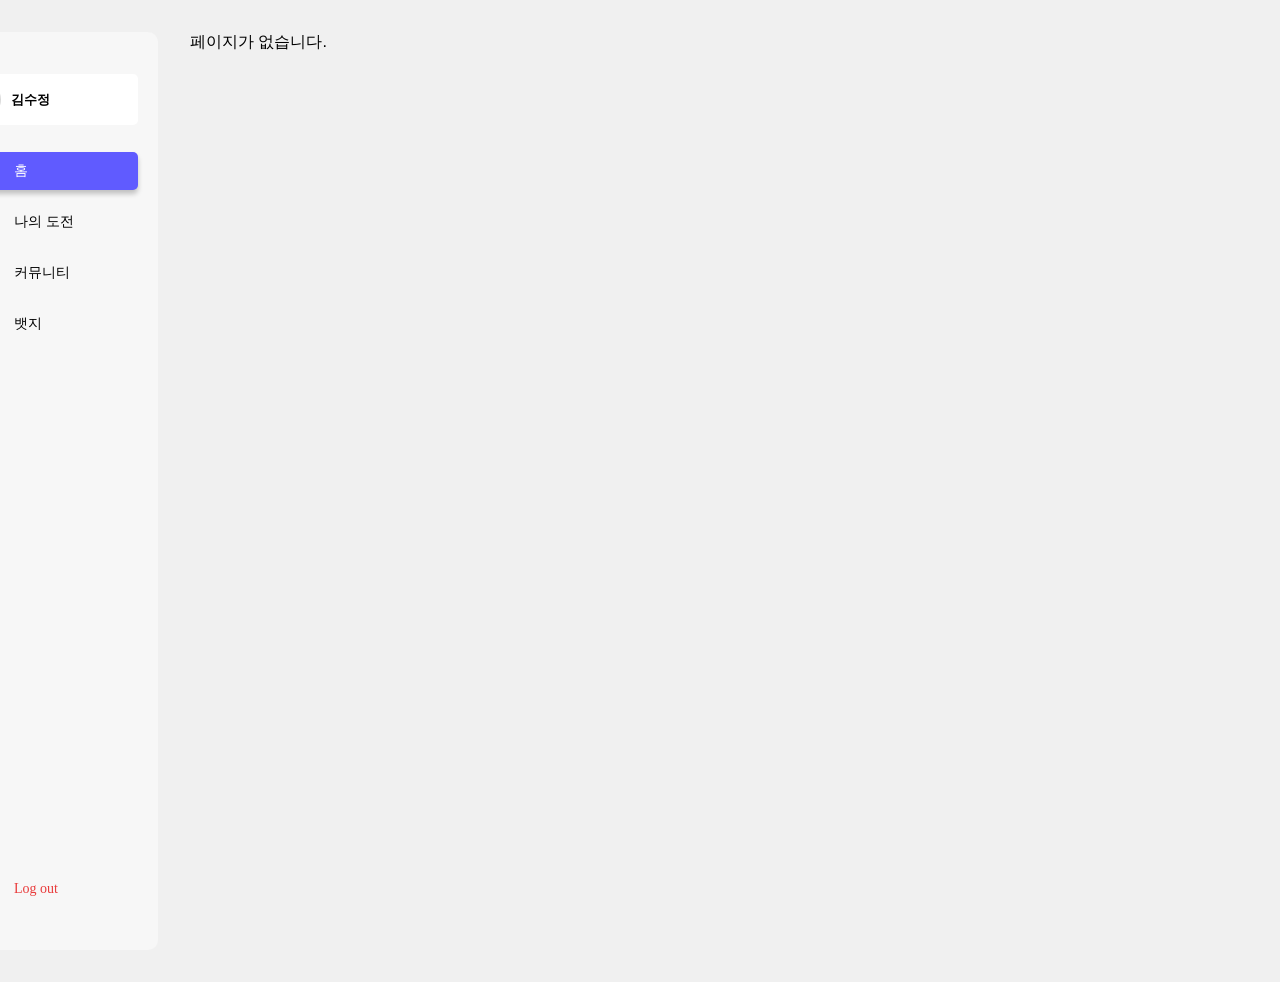
==== index/index.html @ d2d58c59 "feat : community 페이지 연결 완료" ====
<!DOCTYPE html>
<html lang="ko">
<head>
  <meta charset="UTF-8" />
  <meta name="viewport" content="width=1512, initial-scale=1.0" />
  <title>도전</title>
  <link rel="stylesheet" href="index.css" />
  <link rel="stylesheet" href="my-challenge/myChallenge.css" />
  <link rel="stylesheet" href="my-challenge/challengeAdd.css" />
  <link rel="stylesheet" href="my-challenge/challengeDetail.css" />
  <link rel="stylesheet" href="my-challenge/certAdd.css" />
  <link rel="stylesheet" href="my-challenge/certDetail.css" />
  <link rel="stylesheet" href="community/community.css" />
  <link rel="stylesheet" href="community/postAdd.css" />
  <link rel="stylesheet" href="community/communityDetail.css" />
</head>
<body>
  <div class="spa-bg">
    <div class="app-root">
      <!-- 사이드바 -->
      <div class="sideBar">
        <!-- 상단: 프로필 + 메뉴 -->
        <div class="sideBar_topSection">
          <div class="sideBar_profileBox">
            <div class="sideBar_profileImg"></div>
            <div class="sideBar_profileName">김수정</div>
          </div>
          <div class="sideBar_menu">
            <button class="sideBar_Box active" data-page="home">
              <img src="../assets/Home.svg" class="sideBar_icon" />
              <span class="sideBar_text">홈</span>
            </button>
            <button class="sideBar_Box" data-page="myChallenge">
              <img src="../assets/Challenge.svg" class="sideBar_icon" />
              <span class="sideBar_text">나의 도전</span>
            </button>
            <button class="sideBar_Box" data-page="community">
              <img src="../assets/Community.svg" class="sideBar_icon" />
              <span class="sideBar_text">커뮤니티</span>
            </button>
            <button class="sideBar_Box" data-page="badge">
              <img src="../assets/Badge.svg" class="sideBar_icon" />
              <span class="sideBar_text">뱃지</span>
            </button>
          </div>
        </div>
        <!-- 하단: 로그아웃 버튼 -->
        <button class="sideBar_logoutBox">
          <img src="../assets/Logout.svg" class="sideBar_icon" />
          <span class="sideBar_logoutText">Log out</span>
        </button>
      </div>
      <!-- SPA 메인 영역 -->
      <div id="mainArea" class="challenge-content-wrap">
        <!-- 동적으로 콘텐츠 로딩 -->
      </div>
    </div>
  </div>
  <script src="index.js"></script>
</body>
</html>
---- index/index.css ----
body {
    margin: 0;
    background: #F0F0F0;
}

.spa-bg {
    width: 100vw;
    height: 982px;
    background: #ffffff;
    display: flex;
    justify-content: center;
}

.app-root {
    width: 1512px;
    height: 982px;
    min-width: 1512px;
    background: #F0F0F0;
    display: flex;
    flex-direction: row;
    align-items: flex-start;
}

/* === Sidebar 전체 === */
.sideBar {
    width: 225px;
    height: 918px;
    margin: 32px 0 0 49px;
    background: #F7F7F7;
    border-radius: 10px;
    display: flex;
    flex-direction: column;
    justify-content: space-between;
    align-items: center;
    padding: 42px 0 32px;
    box-sizing: border-box;
}

/* 상단 그룹: 프로필 + 메뉴 */
.sideBar_topSection {
    display: flex;
    flex-direction: column;
    align-items: center;
    width: 100%;
}

/* 프로필 박스 */
.sideBar_profileBox {
    width: 185px;
    height: 51px;
    background: #fff;
    border-radius: 5px;
    display: flex;
    align-items: center;
    margin-bottom: 27px;
}

.sideBar_profileImg {
    width: 37px;
    height: 37px;
    background-color: #D9D9D9;
    border-radius: 50%;
    margin-left: 11px;
    margin-right: 10px;
}

.sideBar_profileName {
    color: #000;
    font-family: "Segoe UI";
    font-size: 13px;
    font-style: normal;
    font-weight: 600;
    line-height: normal;
}

/* 메뉴 버튼 묶음 */
.sideBar_menu {
    display: flex;
    flex-direction: column;
    align-items: flex-start;
    width: 100%;
}

/* 메뉴 버튼 */
.sideBar_Box {
    width: 185px;
    height: 38px;
    margin-left: 20px;
    margin-bottom: 13px;
    display: flex;
    align-items: center;
    border: none;
    background: transparent;
    border-radius: 5px;
    cursor: pointer;
}

.sideBar_Box.active {
    background: #605BFF;
    box-shadow: 0px 4px 5px rgba(0, 0, 0, 0.22);
}


.sideBar_icon {
    width: 17px;
    height: 17px;
    margin-left: 18px;
    margin-right: 20px;
}

.sideBar_Box.active .sideBar_icon {
    filter: brightness(0) invert(1);
}

.sideBar_text {
    color: #000000;
    font-family: Lato;
    font-size: 14px;
    font-style: normal;
    font-weight: 500;
    line-height: normal;
}

.sideBar_Box.active .sideBar_text {
    color: #fff;
}

/* 로그아웃 버튼 */
.sideBar_logoutBox {
    width: 185px;
    height: 38px;
    display: flex;
    border: none;
    background: transparent;
    cursor: pointer;
}

.sideBar_logoutText {
    color: #E93C3C;
    font-family: Lato;
    font-size: 14px;
    font-style: normal;
    font-weight: 500;
    line-height: normal;
}

.challenge-content-wrap {
    display: flex;
    flex: 1;
    height: 918px;
}
---- index/my-challenge/myChallenge.css ----
body {
  margin: 0;
  background: #F0F0F0;
  font-family: 'Noto Sans KR', sans-serif;
}

.challenge-layout {
  width: 1512px;
  height: 982px;
  margin: 0 auto;
  background: #F0F0F0;
  display: flex;
  align-items: stretch;
}

.challenge-sidebar {
  width: 225px;
  min-width: 225px;
  height: 918px;
  background: #F7F7F7;
  border-radius: 10px;
  margin: 32px 0 0 49px;
  display: flex;
  flex-direction: column;
  align-items: center;
  position: relative;
}

.challenge-main {
  width: 768px;
  height: 918px;
  flex: 1;
  background: #fff;
  border-radius: 18px;
  box-shadow: 0 1px 8px #ededed;
  margin: 32px 42px;
  display: flex;
  flex-direction: column;
}

.challenge-header {
  margin: 22px 28px;
}

.challenge-header h2 {
  color: #000;
  font-family: "Segoe UI";
  font-size: 15px;
  font-weight: 600;
  margin: 0 0 16px 0;
}

.challenge-tabs {
  display: flex;
  gap: 8px;
}

.tab {
  background: rgba(0, 0, 0, 0.05);
  border: none;
  border-radius: 6px;
  padding: 8px 12px;
  color: #000;
  font-family: 'Noto Sans KR', sans-serif;
  font-size: 14px;
  font-weight: 400;
  line-height: 20px;
  cursor: pointer;
  transition: background .1s;
}

.tab.active {
  background: #605BFF;
  color: #fff;
}

.challenge-list-header {
  display: flex;
  width: 100%;
  color: #666;
  font-family: "Segoe UI";
  font-size: 13px;
  font-weight: 600;
  line-height: normal;
  margin: 22px 32px 20px 32px;
  align-items: center;
}

.challenge-list-header>div:first-child {
  width: 210px;
  text-align: left;
  padding: 0;
  margin: 0;
  font-size: 13px;
  font-family: "Segoe UI";
  font-weight: 600;
}

.challenge-list-header>div:nth-child(2) {
  width: 128px;
  text-align: left;
  padding: 0;
  margin-left: 30px;
  font-size: 13px;
  font-family: "Segoe UI";
  font-weight: 600;
}

.challenge-list-header>div:last-child {
  width: 290px;
  text-align: left;
  padding: 0;
  margin-left: 46px;
  font-size: 13px;
  font-family: "Segoe UI";
  font-weight: 600;
}

.challenge-list {
  flex: 1;
  min-height: 0;
  max-height: 650px;
  overflow-y: auto;
  overflow-x: hidden;
  display: flex;
  flex-direction: column;
  gap: 16px;
  padding: 0 32px;
}

.challenge-list::-webkit-scrollbar {
  width: 6px;
  border-radius: 6px;
  background: #f3f3f3;
}

.challenge-list::-webkit-scrollbar-thumb {
  background: #ccc;
  border-radius: 6px;
}


.challenge-row {
  display: flex;
  align-items: center;
  border-radius: 8px;
}

.challenge-info {
  width: 210px;
  min-width: 210px;
  max-width: 210px;
  display: flex;
  align-items: center;
}

.challenge-icon {
  width: 35px;
  height: 35px;
  background: #dadada;
  border-radius: 50%;
  margin-right: 12px;
}

.challenge-info-texts {
  display: flex;
  flex-direction: column;
  gap: 4px;
}

.challenge-date {
  color: #757575;
  font-family: "Segoe UI";
  font-size: 11px;
  font-weight: 600;
}

.challenge-title {
  color: #000;
  font-family: "Segoe UI";
  font-size: 13px;
  font-weight: 600;
}

.challenge-progress {
  width: 128px;
  min-width: 128px;
  max-width: 128px;
  display: flex;
  flex-direction: column;
  align-items: flex-start;
  gap: 6px;
  padding: 0;
  margin-left: 30px;
}

.progress-percent {
  font-family: "Segoe UI";
  font-size: 13px;
  font-weight: 600;
  text-align: left;
  margin: 0;
  padding: 0;
}

.progress-bar-bg {
  width: 100%;
  min-width: 0;
  height: 4px;
  background: #D9D9D9;
  border-radius: 5px;
  overflow: hidden;
  margin: 0;
}

.progress-bar {
  height: 100%;
  background: #605BFF;
  border-radius: 5px;
}

.challenge-goal {
  width: 290px;
  min-width: 290px;
  max-width: 290px;
  height: 30px;
  border-radius: 5px;
  background: rgba(255, 222, 91, 0.18);
  padding-left: 10px;
  color: #000;
  font-family: "Segoe UI";
  font-size: 13px;
  font-weight: 600;
  display: flex;
  align-items: center;
  margin: 0;
  margin-left: 46px;
}

.challenge-add-btn {
  align-self: flex-end;
  width: 172.632px;
  height: 58px;
  background: #605BFF;
  border: none;
  border-radius: 8px;
  color: #FFF;
  font-family: "Segoe UI";
  font-size: 20px;
  font-weight: 600;
  cursor: pointer;
  margin: 20px;
  transition: background .1s;
  display: flex;
  align-items: center;
  justify-content: center;
}

.challenge-side-cards-wrapper {
  background: #F7F7F7;
  border-radius: 10px;
  width: 322px;
  height: 918px;
  margin-top: 32px;
  margin-right: 58px;
  display: flex;
  justify-content: center;
  align-items: flex-start;
}

.challenge-side-cards {
  width: 233px;
  max-height: 900px;
  overflow-y: auto;
  overflow-x: hidden;
  display: flex;
  flex-direction: column;
  align-items: center;
  padding-top: 25px;
  padding-bottom: 0;
}

.challenge-side-cards::-webkit-scrollbar {
  width: 6px;
  border-radius: 6px;
  background: #f3f3f3;
}

.challenge-side-cards::-webkit-scrollbar-thumb {
  background: #ccc;
  border-radius: 6px;
}

.cert-card {
  width: 233px;
  height: 273px;
  background: #fff;
  border-radius: 20px;
  box-shadow: 0 1px 8px #ededed;
  padding: 0;
  display: flex;
  flex-direction: column;
  align-items: flex-start;
  box-sizing: border-box;
  margin-bottom: 24px;
  flex-shrink: 0;
}

.cert-img {
  width: 190px;
  height: 128px;
  background: #d9d9d9;
  border-radius: 12px;
  margin-top: 28px;
  margin-left: 22px;
  margin-bottom: 20px;
  align-self: flex-start;
}

.cert-category {
  color: #757575;
  font-family: "Segoe UI";
  font-size: 11px;
  font-style: normal;
  font-weight: 600;
  line-height: normal;
  margin-left: 22px;
  margin-bottom: 4px;
  text-align: left;
}

.cert-title {
  color: #000;
  font-family: "Segoe UI";
  font-size: 13px;
  font-style: normal;
  font-weight: 600;
  line-height: normal;
  margin-left: 22px;
  margin-bottom: 0;
  text-align: left;
}

.cert-link {
  margin-top: 12px;
  margin-bottom: 6px;
  margin-left: 22px;
  color: #605BFF;
  font-family: "Segoe UI";
  font-size: 15px;
  font-style: normal;
  font-weight: 600;
  line-height: normal;
  text-decoration: none;
  align-self: flex-start;
  display: flex;
  align-items: center;
}

.cert-link:hover {
  text-decoration: underline;
}
---- index/my-challenge/challengeAdd.css ----
body {
  margin: 0;
}

.close-btn {
  position: absolute;
  top: 24px;
  right: 38px;
  font-size: 24px;
  border: none;
  background: none;
  cursor: pointer;
  color: #555;
  z-index: 10;
  display: flex;
  align-items: center;
  justify-content: center;
  padding: 0;
}
.close-btn img {
  width: 28px;
  height: 28px;
  transition: filter 0.13s;
}

.challenge-layout {
  width: 1512px;
  height: 982px;
  margin: 0 auto;
  display: flex;
  align-items: flex-start;
  background: #F0F0F0;
}

.challenge-sidebar {
  width: 225px;
  min-width: 225px;
  height: 918px;
  background: #F7F7F7;
  border-radius: 10px;
  margin-top: 40px;
  margin-left: 49px;
  margin-right: 45px;
  display: flex;
  flex-direction: column;
  align-items: center;
  position: relative;
}

.challenge-add-layout {
  margin: 32px 42px;
  background: #fff;
  border-radius: 10px;
  width: 1139px;
  height: 918px;
  display: flex;
  flex-direction: row;
  overflow: hidden;
  position: relative;
}

.challenge-add-form {
  width: 57%;
  padding: 48px 36px 0 48px;
  border-right: 2px solid #f2f2f2;
  display: flex;
  flex-direction: column;
  gap: 12px;
}

.challenge-add-title {
  color: #000;
  font-family: Roboto;
  font-size: 14px;
  font-style: normal;
  font-weight: 500;
  line-height: 20px;
  margin-bottom: 4px;
}

.challenge-name-input {
  padding: 12px 8px;
  border: 1px solid rgba(0, 0, 0, 0.10);
  border-radius: 6px;
  overflow: hidden;
  color: rgba(0, 0, 0, 0.50);
  text-overflow: ellipsis;
  white-space: nowrap;
  font-family: Roboto;
  font-size: 14px;
  font-style: normal;
  font-weight: 400;
  line-height: 20px;
  width: 340px;
  margin-bottom: 16px;
}

.category-label {
  margin: 6px 0 2px 0;
  color: #000;
  font-family: Roboto;
  font-size: 14px;
  font-style: normal;
  font-weight: 500;
  line-height: 20px;
}

.category-btn-group {
  display: flex;
  gap: 8px;
  margin-bottom: 18px;
}

.category-btn {
  padding: 8px 16px;
  background: rgba(0, 0, 0, 0.05);
  border: none;
  border-radius: 8px;
  color: #000;
  font-family: Roboto;
  font-size: 14px;
  font-style: normal;
  font-weight: 400;
  line-height: 20px;
  cursor: pointer;
  transition: background 0.1s;
}

.category-btn.selected,
.category-btn:hover {
  background: #605BFF;
  color: #fff;
}

.img-label {
  margin-top: 8px;
  color: #000;
  font-family: Roboto;
  font-size: 14px;
  font-style: normal;
  font-weight: 500;
  line-height: 20px;
}

.img-upload-box {
  width: 450px;
  height: 391px;
  background: #F4F5FA;
  border-radius: 16px;
  display: flex;
  align-items: center;
  justify-content: center;
  margin-bottom: 24px;
  margin-top: 8px;
  cursor: pointer;
  border: 1px dashed #ddd;
}

.img-upload-icon {
  width: 70px;
  height: 70px;
  background-size: contain;
  background-repeat: no-repeat;
}

.period-label {
  color: #000;
  font-family: Roboto;
  font-size: 14px;
  font-style: normal;
  font-weight: 500;
  line-height: 20px;
}

.period-inputs {
  display: flex;
  align-items: center;
  gap: 10px;
  margin-bottom: 22px;
}

.period-input {
  width: 130px;
  padding: 10px 10px;
  border: 1px solid #ddd;
  border-radius: 8px;
  font-size: 15px;
}

.period-dash {
  font-size: 22px;
  color: #bbb;
  margin: 0 8px;
}

.public-row {
  margin-top: 12px;
  display: flex;
  align-items: center;
  gap: 12px;
  color: #000;
  font-family: Roboto;
  font-size: 14px;
  font-style: normal;
  font-weight: 500;
  line-height: 20px;
}

.switch {
  position: relative;
  display: inline-block;
  width: 36px;
  height: 20px;
  vertical-align: middle;
}

.switch input {
  display: none;
}

.slider {
  position: absolute;
  cursor: pointer;
  top: 0;
  left: 0;
  right: 0;
  bottom: 0;
  background-color: #d9d9d9;
  transition: 0.4s;
  border-radius: 34px;
}

.slider:before {
  position: absolute;
  content: "";
  height: 14px;
  width: 14px;
  left: 3px;
  top: 3px;
  background-color: white;
  border-radius: 50%;
  transition: 0.4s;
  box-shadow: 0 1px 3px #aaa2;
}

.switch input:checked+.slider {
  background-color: #605BFF;
}

.switch input:checked+.slider:before {
  transform: translateX(16px);
}

.challenge-add-right {
  flex: 1;
  padding: 0px 48px 0 48px;
  display: flex;
  flex-direction: column;
  align-items: center;
  position: relative;
  background: #fff;
}

.close-btn {
  position: absolute;
  top: 24px;
  right: 38px;
  font-size: 24px;
  border: none;
  background: none;
  cursor: pointer;
  color: #555;
  z-index: 10;
}

.side-label {
  color: #000;
  font-family: Roboto;
  font-size: 14px;
  font-style: normal;
  font-weight: 500;
  line-height: 20px;
  margin-bottom: 10px;
  margin-top: 40px;
  align-self: flex-start;
}

.goal-label {
  color: #000;
  font-family: Roboto;
  font-size: 14px;
  font-style: normal;
  font-weight: 500;
  line-height: 20px;
  margin-bottom: 6px;
  margin-top: 50px;
  align-self: flex-start;
}

.goal-input-col {
  width: 100%;
  display: flex;
  flex-direction: column;
  align-items: center;
  gap: 8px;
  margin-bottom: 16px;
}

.goal-input {
  width: 340px;
  max-width: 100%;
  padding: 10px 16px;
  border: 1px solid #ddd;
  border-radius: 8px;
  overflow: hidden;
  color: rgba(0, 0, 0, 0.5);
  text-overflow: ellipsis;
  white-space: nowrap;
  font-family: Roboto;
  font-size: 14px;
  font-style: normal;
  font-weight: 400;
  line-height: 20px;
  margin: 0 auto;
  box-sizing: border-box;
}

.goal-add-btn {
  width: 30px;
  height: 30px;
  border-radius: 50%;
  border: none;
  background: none;
  display: flex;
  align-items: center;
  justify-content: center;
  font-size: 20px;
  cursor: pointer;
  margin: 0;
  margin-top: 6px;
}

.goal-add-btn img,
.goal-add-btn svg {
  width: 20px;
  height: 20px;
  display: block;
  pointer-events: none;
  transition: filter 0.12s;
}

.goal-list {
  width: 100%;
  max-width: 340px;
  list-style: none;
  padding: 0;
  margin: 10px 0 24px 0;
}

.goal-list li {
  background: #f7f8fe;
  border-radius: 10px;
  box-shadow: 0 2px 8px #e4e4ff22;
  padding: 10px 16px;
  font-size: 15px;
  color: #333;
  margin-bottom: 10px;
  display: flex;
  align-items: center;
  gap: 8px;
  justify-content: space-between;
  opacity: 0;
  transform: translateY(20px);
  animation: goalFadeIn 0.28s cubic-bezier(.39, .58, .57, 1.19) forwards;
}

@keyframes goalFadeIn {
  to {
    opacity: 1;
    transform: translateY(0);
  }
}

.goal-list .goal-text {
  flex: 1;
  word-break: break-word;
}

.goal-list .remove-goal {
  color: #d9534f;
  cursor: pointer;
  font-size: 17px;
  margin-left: 12px;
  background: none;
  border: none;
  outline: none;
  display: flex;
  align-items: center;
  transition: color 0.13s;
}

.goal-list .remove-goal:hover {
  color: #a22;
  text-decoration: underline;
}

.goal-list .remove-goal svg {
  width: 18px;
  height: 18px;
  display: block;
  margin-left: 2px;
}

.register-btn {
  position: absolute;
  right: 38px;
  bottom: 32px;
  align-self: unset;
  width: 172.632px;
  height: 58px;
  background: #605BFF;
  border: none;
  border-radius: 8px;
  color: #FFF;
  font-family: "Segoe UI";
  font-size: 20px;
  font-weight: 600;
  cursor: pointer;
  transition: background 0.1s;
  display: flex;
  align-items: center;
  justify-content: center;
}
---- index/my-challenge/challengeDetail.css ----
body {
  margin: 0;
  background: #fff;
}
.challenge-detail-outer {
  position: relative; 
}

.global-close-btn {
  position: absolute;
  top: 50px;    
  right: 20px;     
  width: 36px;
  height: 36px;
  background: none;
  border: none;
  z-index: 100;
  cursor: pointer;
  padding: 0;
  display: flex;
  align-items: center;
  justify-content: center;
}

.global-close-btn img {
  width: 28px;
  height: 28px;
  pointer-events: none;
  transition: filter 0.16s;
}

.challenge-detail-layout {
  background: #fff;
  width: 1139px;
  height: 918px;
  border-radius: 10px;
  margin: 32px auto 0 38px;
  display: flex;
  box-shadow: none;
}

.challenge-detail-left {
  flex: 1;
  padding: 34px 0 0 32px;
  display: flex;
  flex-direction: column;
  min-width: 0;
}
.challenge-detail-header {
  display: flex;
  gap: 10px;
  margin-bottom: 78px;
  align-items: flex-start;
}
.challenge-detail-thumb {
  width: 260px;
  height: 260px;
  border-radius: 12px;
  background: #eee;
}
.challenge-detail-info {
  display: flex;
  flex-direction: column;
  gap: 10px;
}
.challenge-detail-category {
  display: inline-flex;
  align-items: center;
  color: #FFF;
  font-family: Roboto;
  font-size: 14px;
  font-weight: 400;
  border-radius: 5px;
  background: #605BFF;
  padding: 8px;
  margin-bottom: 7px;
  width: fit-content;
}
.challenge-detail-title {
  color: #000;
  font-family: "Segoe UI";
  font-size: 20px;
  font-weight: 600;
  margin-bottom: 7px;
}
.challenge-detail-date {
  background: rgba(255, 222, 91, 0.18);
  border-radius: 5px;
  padding: 2px 8px;
  color: #000;
  font-size: 20px;
  font-weight: 600;
  margin-bottom: 10px;
  display: inline-block;
}
.challenge-detail-dday {
  color: #000;
  font-family: "Segoe UI";
  font-size: 20px;
  font-weight: 600;
  margin-bottom: 4px;
  display: block;
}
.challenge-detail-public {
  display: inline-flex;
  align-items: center;
  color: #000;
  font-family: Roboto;
  font-size: 14px;
  font-weight: 400;
  border-radius: 5px;
  background: rgba(0, 0, 0, 0.05);
  padding: 8px;
  width: fit-content;
}

.challenge-detail-progress-box,
.challenge-detail-goals-row,
.goals-block,
#completedGoalList,
#inprogressGoalList {
  width: 540px;
  box-sizing: border-box;
}
.challenge-detail-progress-box {
  margin: 0px 0 22px 0;
}
.challenge-detail-progress-label {
  margin-bottom: 9px;
  color: #000;
  font-size: 20px;
  font-weight: 600;
}
.progress-bar-bg {
  width: 100%;
  height: 16px;
  background: #D9D9D9;
  border-radius: 6px;
  margin: 4px 0;
}
#progressBar {
  height: 16px;
  background: #605bff;
  border-radius: 6px;
  width: 0%;
  transition: width 0.3s;
}

.challenge-detail-goals-row {
  display: flex;
  flex-direction: column;
  gap: 18px;
  margin-bottom: 29px;
}
.goals-block {
  display: flex;
  flex-direction: column;
  gap: 10px;
}
.goals-block span {
  color: #000;
  font-family: "Segoe UI";
  font-size: 15px;
  font-weight: 600;
  line-height: 15px;
  margin-bottom: 2px;
}
.goals-block .completed { color: #000000; }
.goals-block .inprogress { color: #000000; }
#completedGoalList, #inprogressGoalList {
  list-style: none;
  padding: 0;
  margin: 0;
}
#completedGoalList li, #inprogressGoalList li {
  display: flex;
  align-items: center;
  width: 100%;
  gap: 5px;
  margin-bottom: 10px;
  padding: 0;
  box-sizing: border-box;
}
.goal-checkbox-btn, .goal-checkbox-static {
  width: 35px;
  height: 35px;
  min-width: 35px;
  display: flex;
  align-items: center;
  justify-content: center;
  background: none;
  border: none;
  padding: 0;
  margin-right: 0;
  flex-shrink: 0;
  cursor: pointer;
}
.goal-checkbox-btn img, .goal-checkbox-static img {
  width: 100%;
  height: 100%;
  display: block;
}
.goal-text-box, .goal-text-box.inprogress {
  flex: 1;
  display: flex;
  align-items: center;
  border-radius: 6px;
  padding: 7px 16px;
  color: #000;
  font-family: "Segoe UI";
  font-size: 13px;
  font-weight: 600;
  line-height: 15px;
  box-sizing: border-box;
  height: 30px;
}
.goal-text-box {
  background: rgba(143, 143, 143, 0.18);
}
.goal-text-box.inprogress {
  background: rgba(255, 222, 91, 0.18);
}

.challenge-btn {
  width: 172.632px;
  height: 58px;
  padding: 14px;
  border-radius: 8px;
  font-family: "Segoe UI";
  font-size: 20px;
  font-weight: 600;
  cursor: pointer;
  transition: background 0.13s;
  display: flex;
  align-items: center;
  justify-content: center;
}
.challenge-detail-edit-btn,
.challenge-detail-cert-btn {
  background: #605bff;
  color: #FFF;
  border: none;
}

.challenge-detail-btns {
  display: flex;
  flex-direction: row;
  gap: 12px;
  justify-content: center;
  margin: 0 0 28px 0;
  margin-top: auto;
}

.challenge-detail-divider {
  width: 1.5px;
  min-height: 100%;
  background: #E4E5EA;
  margin: 0 18px;
  border-radius: 2px;
  align-self: stretch;
}

.challenge-detail-right {
  width: 500px;
  height: 100%;
  display: flex;
  flex-direction: column;
  align-items: stretch;
  background: #fff;
  padding: 0 30px 0 0;
  border: none;
}
.challenge-records-card-bg {
  flex: 1;
  display: flex;
  flex-direction: column;
  align-items: center; 
  min-height: 740px;
  height: 100%;
  overflow: visible;
  margin: 0;
  margin-top: 84px;
  background: #ffffff;
  border-radius: 18px;
  padding: 0 0 20px 0;
  align-items: stretch;
}
.challenge-records-header-bar {
  display: inline-block;
  background: #605bff;
  color: #FFF;
  font-family: "Segoe UI";
  font-size: 15px;
  font-weight: 600;
  padding: 6px 20px 6px 10px;
  border-radius: 8px;
  margin-bottom: 14px;
}
.challenge-records-calendar { margin-top: 0; }
.challenge-records-list { margin-top: 20px; margin-bottom: 10px; }
.calendar {
  background: #F6F5F5;
  border-radius: 8px;
  padding: 32px;
}
.calendar-header {
  display: flex;
  justify-content: center;     /* 중앙정렬 */
  align-items: center;
  gap: 24px;                   /* 버튼과 월 사이 여백 */
  color: #000;
  font-family: Inter;
  font-size: 18px;
  font-weight: 600;
  line-height: 150%;
  margin-bottom: 18px;
  position: relative;
}

.calendar-header button {
  background: none;
  border: none;
  padding: 0;
  cursor: pointer;
  width: 34px;
  height: 34px;
  display: flex;
  align-items: center;
  justify-content: center;
}

.calendar-header img {
  width: 24px;
  height: 24px;
  pointer-events: none;
}

.calendar-grid {
  display: grid;
  grid-template-columns: repeat(7, 1fr);
  gap: 5px;
}
.calendar-day-header {
  text-align: center;
  color: #000;
  font-family: Inter;
  font-size: 18px;
  font-weight: 600;
  line-height: 150%;
  padding: 0px 0 8px 0;
}
.calendar-day {
  aspect-ratio: 1;
  display: flex;
  align-items: center;
  justify-content: center;
  color: #444;
  font-family: Inter;
  font-size: 18px;
  font-weight: 500;
  line-height: 150%;
  border-radius: 6px;
  cursor: pointer;
  transition: background-color 0.18s;
  position: relative;
}

.calendar-day.active {
  background: #605bff;
  color: #fff;
  font-weight: 700;
}
.calendar-day.other-month {
  color: #BFBFBF;
  font-family: Inter;
  font-size: 18px;
  font-weight: 500;
  line-height: 150%;
  background: transparent;
}
.calendar-day-inner {
  position: relative;
  width: 28px;
  height: 28px;
  display: flex;
  align-items: center;
  justify-content: center;
}
.calendar-dot {
  position: absolute;
  top: -5px;
  left: 0px;
  width: 10px;
  height: 10px;
  border-radius: 50%;
  background: #605bff;
  z-index: 2;
}

.challenge-records-list {
  flex: 1;
  overflow-y: auto;
  min-height: 200px;
  padding: 0 8px 14px 8px;
}
.challenge-record-card {
  display: flex;
  align-items: flex-start;
  background: #fff;
  border-radius: 10px;
  padding: 16px;
  border: 1.2px solid #ededf1;
  gap: 12px;
  margin-bottom: 10px;
}
.challenge-record-card > .record-thumb {
  width: 100px;
  height: 100px;
  border-radius: 8px;
  background: #ededf1;
  margin-right: 6px;
  flex-shrink: 0;
}
.challenge-record-card .record-date {
  margin-bottom: 8px;
  color: rgba(0, 0, 0, 0.50);
  font-family: Roboto;
  font-size: 14px;
  font-weight: 400;
  line-height: 20px;
}
.challenge-record-card .record-title {
  color: #000;
  font-family: "Segoe UI";
  font-size: 10px;
  font-weight: 600;
  line-height: 15px;
  background: #fff6c4;
  display: inline-block;
  padding: 4px;
  border-radius: 5px;
  margin-bottom: 10px;
}
.record-content-title {
  display: block;
  color: #000;
  font-family: Lato;
  font-size: 15px;
  font-weight: 500;
  margin-bottom: -8px;
  max-width: 260px;
  white-space: nowrap;
  overflow: hidden;
  text-overflow: ellipsis;
}
.record-content-body {
  display: -webkit-box;
  color: #757575;
  font-family: Lato;
  font-size: 12px;
  font-weight: 500;
  line-height: normal;
  max-width: 260px;
  -webkit-line-clamp: 2;
  -webkit-box-orient: vertical;
  overflow: hidden;
  text-overflow: ellipsis;
  white-space: normal;
}
.challenge-record-card .record-detail {
  flex: 1;
  display: flex;
  flex-direction: column;
  min-width: 0;
  overflow: hidden;
}

.challenge-detail-cert-btn {
  background: #605bff;
  color: #FFF;
  border: none;
  margin: 5px auto 30px auto;   
  align-self: center;            
}
.modal-overlay {
  position: fixed;
  z-index: 9999;
  left: 0; top: 0; right: 0; bottom: 0;
  background: rgba(36, 36, 53, 0.18);
  display: flex;
  align-items: center;
  justify-content: center;
}
.delete-modal-content {
  background: #fff;
  border-radius: 18px;
  box-shadow: 0 4px 32px 0 rgba(90, 90, 115, 0.17);
  width: 480px;
  padding: 0 0 44px 0;
  display: flex;
  flex-direction: column;
  align-items: center;
  animation: modalPop .23s;
  overflow: hidden;
  border: none;
}

@keyframes modalPop {
  from { transform: scale(0.93); opacity: 0; }
  to   { transform: scale(1); opacity: 1; }
}

.delete-modal-head {
  width: 100%;
  border-radius: 5px;
  background: rgba(255, 222, 91, 0.18);
  margin-top: 60px;
  padding: 19px 32px 19px 32px;
  display: flex;
  flex-direction: row;
  gap: 12px;
  align-items: center;
  justify-content: center; 
  box-sizing: border-box;
}

.modal-challenge-category {
  background: #605bff;
  color: #FFF;
  font-family: Roboto;
  font-size: 14px;
  font-style: normal;
  font-weight: 400;
  line-height: 20px; 
  border-radius: 6px;
  padding: 8px 16px 7px 16px;
  margin-right: 7px;
  display: inline-block;
}

.modal-challenge-title {
  color: #000;
  font-family: "Segoe UI";
  font-size: 20px;
  font-style: normal;
  font-weight: 600;
  line-height: normal;
  vertical-align: middle;
}

.delete-modal-message {
  width: 100%;
  color: #000;
  text-align: center;
  font-family: "Segoe UI";
  font-size: 20px;
  font-style: normal;
  font-weight: 600;
  line-height: normal;
  margin: 36px 0 81px 0;
  text-align: center;
  letter-spacing: -0.3px;
  line-height: 1.3;
}

.modal-btn-row {
  display: flex;
  flex-direction: row;
  gap: 40px;
  justify-content: center;
  width: 100%;
}

.modal-btn {
  width: 168px;
  height: 54px;
  border-radius: 10px;
  border: none;
  color: #FFF;
  font-size: 20px;
  font-weight: 600;
  cursor: pointer;
  transition: 0.13s;
  box-shadow: none;
  letter-spacing: 0.5px;
  background: #605BFF;
}

.modal-btn-cancel:hover, .modal-btn-confirm:hover {
  filter: brightness(0.93);
}
---- index/my-challenge/certAdd.css ----
.cert-add-container {
  width: 1139px;
  height: 918px;
  background: #fff;
  border-radius: 14px;
  margin: 32px auto 0;
  box-shadow: 0 2px 16px rgba(0,0,0,0.07);
  padding: 0;
  display: flex;
  flex-direction: column;
}

.cert-add-header {
  display: flex;
  align-items: center;
  gap: 12px;
  margin-left: 52px;
  margin-top: 37px;
  margin-bottom: 30px;
}

.cert-add-category {
  background: #605BFF;
  padding: 6px;
  border-radius: 8px;
  color: #FFF;
  font-family: Roboto;
  font-size: 14px;
  font-style: normal;
  font-weight: 400;
  line-height: 20px; 
}

.cert-add-title {
  color: #000;
  font-family: "Segoe UI";
  font-size: 20px;
  font-style: normal;
  font-weight: 600;
  line-height: normal;
}

.cert-add-form-2col {
  width: 100%;
  padding: 0 48px;
  box-sizing: border-box;
  display: flex;
  flex-direction: column;
  gap: 0;
}

.cert-row {
  display: flex;
  gap: 36px;
  margin-bottom: 32px;
}

.cert-row--middle {
  align-items: flex-start;
}

.cert-col {
  flex: 1;
  display: flex;
  flex-direction: column;
  min-width: 0;
}

.cert-add-form-2col label {
  color: #000;
  font-family: Roboto;
  font-size: 14px;
  font-style: normal;
  font-weight: 500;
  line-height: 20px;
  margin-bottom: 5px;
}

.cert-add-form-2col input,
.cert-add-form-2col select {
  width: 100%;
  padding: 8px 12px;
  border: 1px solid rgba(0, 0, 0, 0.10);
  border-radius: 6px;
  overflow: hidden;
  color: #000;
  text-overflow: ellipsis;
  white-space: nowrap;
  font-family: Roboto;
  font-size: 14px;
  font-style: normal;
  font-weight: 400;
  line-height: 20px; 
  background: #fff;
  transition: border 0.18s;
  margin-bottom: 0;
}

.cert-add-form-2col textarea {
  width: 100%;
  padding: 14px 16px;
  border: 1.5px solid #ececec;
  border-radius: 8px;
  color: #000;
  text-overflow: ellipsis;
  white-space: nowrap;
  font-family: Roboto;
  font-size: 14px;
  font-style: normal;
  font-weight: 400;
  line-height: 20px; 
  background: #fff;
  resize: vertical;
  margin-top: 12px;
  min-height: 124px;
  transition: border 0.18s;
}

.cert-add-content-label {
  margin-top: 24px;
  margin-bottom: 11px;
}

.cert-add-img-upload-box {
  width: 500px;
  height: 391px;
  background: var(--Gray-Color, #F0F0F0);
  border-radius: 12px;
  display: flex;
  align-items: center;
  justify-content: center;
  cursor: pointer;
  transition: border-color 0.15s, background 0.15s;
  position: relative;
  overflow: hidden;
}

.cert-add-img-preview-area {
  width: 100%;
  height: 100%;
  display: flex;
  flex-direction: column;
  align-items: center;
  justify-content: center;
  position: relative;
}
.cert-add-img-upload-icon {
  width: 80px;
  height: 70px;
  opacity: 0.22;
  pointer-events: none;
  user-select: none;
  transition: opacity 0.18s;
}

.cert-add-img-preview-area.uploaded .cert-add-img-upload-icon {
  display: none;
}

.cert-add-img-preview-area.uploaded img.real-preview {
  display: block;
}

.cert-add-img-preview-area img.real-preview {
  display: none;
  width: 100%;
  height: 100%;
  object-fit: cover;
  border-radius: 12px;
  box-shadow: 0 2px 16px #605bff1a;
}

.cert-add-btn-wrap {
  display: flex;
  justify-content: flex-end;
  margin-top: 10px;
  margin-right: 48px;
}
.cert-add-submit-btn {
  width: 132px;
  height: 48px;
  background: #605BFF;
  color: #fff;
  border: none;
  border-radius: 8px;
  font-size: 16px;
  font-weight: 600;
  cursor: pointer;
  transition: background 0.18s;
}
.cert-add-submit-btn:hover {
  background: #5048d5;
}
.cert-close-btn {
  position: absolute;
  top: 32px;
  right: 48px;
  z-index: 30;
  width: 36px;
  height: 36px;
  border: none;
  background: none;
  cursor: pointer;
  display: flex;
  align-items: center;
  justify-content: center;
  padding: 0;
}
.cert-close-btn img {
  width: 28px;
  height: 28px;
  pointer-events: none;
  transition: filter 0.13s;
}

.cert-add-container {
  position: relative;   
}
---- index/my-challenge/certDetail.css ----
.cert-detail-outer {
    position: relative;
    width: 1139px;
    height: 918px;
    background: #fff;
    border-radius: 14px;
    margin: 32px auto 0;
    box-shadow: 0 2px 16px rgba(0,0,0,0.07);
    overflow: hidden;
  }
  .global-close-btn {
    position: absolute;
    top: 36px;
    right: 36px;
    width: 36px;
    height: 36px;
    background: none;
    border: none;
    z-index: 100;
    cursor: pointer;
    padding: 0;
    display: flex;
    align-items: center;
    justify-content: center;
  }
  .global-close-btn img {
    width: 28px;
    height: 28px;
  }
  .cert-detail-layout {
    display: flex;
    flex-direction: row;
    height: 100%;
    width: 100%;
    box-sizing: border-box;
    margin-top: 36px;
  }
  .cert-detail-left {
    flex: 1.3;
    display: flex;
    flex-direction: column;
    align-items: flex-start;
    margin-left: 32px;
    margin-top: 16px;
  }
  .cert-detail-thumb {
    width: 665px;
    height: 674px;
    background: #dedede;
    border-radius: 8px;
    margin-bottom: 32px;
    object-fit: cover;
  }
  .cert-detail-challengebar {
    display: flex;
    align-items: center;
    gap: 10px;
    margin-bottom: 14px;
  }
  .challenge-category {
    background: #605bff;
    color: #fff;
    font-family: "Roboto";
    font-size: 15px;
    font-weight: 400;
    border-radius: 6px;
    padding: 8px;
    margin-right: 12px;
    display: inline-block;
  }
  .detail-title{
    color: #000;
    font-family: "Segoe UI";
    font-size: 20px;
    font-style: normal;
    font-weight: 600;
    line-height: normal;
    display: inline-block;
  }
  .cert-detail-memo {
    color: #000;
    font-family: "Segoe UI";
    font-size: 13px;
    font-style: normal;
    font-weight: 600;
    line-height: 15px; 
    border-radius: 5px;
    background: rgba(255, 222, 91, 0.18);
    padding: 8px;
    margin-bottom: 12px;
    width: 665px;
  }
  .cert-detail-right {
    flex: 1;
    display: flex;
    flex-direction: column;
    position: relative;
    align-items: flex-end;  
    padding-right: 48px;
    padding-top: 12px;
    height: 100%;
}
  .cert-detail-info {
    display: flex;
    flex-direction: column;
    align-items: flex-start;
    width: 350px;
    margin-bottom: 40px;
  }
  .cert-detail-date {
    color: #000;
    font-family: "Segoe UI";
    font-size: 20px;
    font-style: normal;
    font-weight: 600;
    line-height: normal;
    margin-bottom: 10px;
    letter-spacing: 0.01em;
  }
  .cert-detail-title {
    color: #000;
    font-family: "Segoe UI";
    font-size: 20px;
    font-style: normal;
    font-weight: 600;
    line-height: normal;
    margin-bottom: 7px;
  }
  .cert-detail-desc {
    color: #757575;
    font-family: Lato;
    font-size: 15px;
    font-style: normal;
    font-weight: 500;
    line-height: normal;
    margin-bottom: 4px;
  }
  .cert-detail-btns {
    position: absolute;
    top: 670px;
    right: 48px;
    bottom: 0;
    display: flex;
    flex-direction: column;
    gap: 18px;
}
  .challenge-btn {
    width: 172.632px;
    height: 58px;
    border-radius: 9px;
    background: #605BFF;
    color: #FFF;
    font-family: "Segoe UI";
    font-size: 20px;
    font-style: normal;
    font-weight: 600;
    line-height: 15px; 
    cursor: pointer;
    transition: background 0.13s;
    display: flex;
    align-items: center;
    justify-content: center;
    border: none;
  }

.delete-modal-head {
    width: 100%;
    border-radius: 5px;
    background: rgba(255, 222, 91, 0.18);
    margin-top: 60px;
    padding: 19px 32px 19px 32px;
    display: flex;
    flex-direction: row;
    gap: 12px;
    align-items: center;
    justify-content: center; 
    box-sizing: border-box;
  }
  
  .modal-challenge-category {
    background: #605bff;
    color: #FFF;
    font-family: Roboto;
    font-size: 14px;
    font-style: normal;
    font-weight: 400;
    line-height: 20px; 
    border-radius: 6px;
    padding: 8px 16px 7px 16px;
    margin-right: 7px;
    display: inline-block;
  }
  
  .modal-challenge-title {
    color: #000;
    font-family: "Segoe UI";
    font-size: 20px;
    font-style: normal;
    font-weight: 600;
    line-height: normal;
    vertical-align: middle;
  }
  
  .delete-modal-message {
    width: 100%;
    color: #000;
    text-align: center;
    font-family: "Segoe UI";
    font-size: 20px;
    font-style: normal;
    font-weight: 600;
    line-height: normal;
    margin: 36px 0 81px 0;
    text-align: center;
    letter-spacing: -0.3px;
    line-height: 1.3;
  }
  
  .modal-btn-row {
    display: flex;
    flex-direction: row;
    gap: 40px;
    justify-content: center;
    width: 100%;
  }
  
  .modal-btn {
    width: 168px;
    height: 54px;
    border-radius: 10px;
    border: none;
    color: #FFF;
    font-size: 20px;
    font-weight: 600;
    cursor: pointer;
    transition: 0.13s;
    box-shadow: none;
    letter-spacing: 0.5px;
    background: #605BFF;
  }
  
  .modal-btn-cancel:hover, .modal-btn-confirm:hover {
    filter: brightness(0.93);
  }
---- index/community/community.css ----
body {
  background: #f7f7f8;
  margin: 0;
  padding: 0;
}
.main-content {
  flex: 1;
  margin: 0 40px;
  display: flex;
  flex-direction: column;
}
.header-bar {
  width: 100%;
  display: flex;
  justify-content: center;
  background: #F0F0F0;
  padding: 36px 0 28px 0;
}
.search-bar {
  width: 1138px;
  height: 61px;
  background: #fff;
  border-radius: 14px;
  display: flex;
  align-items: center;
  padding-left: 20px;
  gap: 10px;
}
.search-icon {
  width: 32px;
  height: 32px;
  opacity: 0.25;
  margin-right: 12px;
}
.search-input {
  flex: 1;
  height: 100%;
  border: none;
  outline: none;
  background: transparent;
  color: #757575;
  font-family: "Segoe UI";
  font-size: 12px;
  font-weight: 400;
}
.search-btn {
  color: #FFF;
  font-family: "Segoe UI";
  font-size: 20px;
  font-weight: 600;
  border: none;
  border-radius: 8px;
  background: #605BFF;
  padding: 5px 30px;
  height: 40px;
  margin-right: 10px;
  cursor: pointer;
}

/* ---------- 커뮤니티 메인 ---------- */
.community-main-section {
  display: flex;
  flex-direction: column;
  gap: 15px;
  width: 100%;
}
.community-top-row {
  display: flex;
  gap: 5px;
}

/* ---------- 카테고리 박스 ---------- */
.category-box {
  width: 243.857px;
  min-width: 180px;
  max-width: 320px;
  background: #fff;
  border-radius: 10px;
  padding: 16px 22px;
  box-sizing: border-box;
  display: flex;
  flex-direction: column;
}
.category-title {
  font-size: 14px;
  font-weight: 600;
  margin-bottom: 16px;
  color: #000;
}
.category-vertical-scroll {
  display: flex;
  flex-direction: column;
  gap: 7px;
  max-height: 180px;
  overflow-y: auto;
  padding-right: 4px;
}
.category-vertical-scroll::-webkit-scrollbar {
  width: 6px;
  background: #ececff;
  border-radius: 6px;
}
.category-vertical-scroll::-webkit-scrollbar-thumb {
  background: #605BFF44;
  border-radius: 6px;
}
.category-item {
  padding: 10px 16px;
  border-radius: 10px;
  background: #f6f6fc;
  color: #000;
  font-size: 14px;
  font-weight: 500;
  display: flex;
  justify-content: space-between;
  align-items: center;
  cursor: pointer;
  white-space: nowrap;
}
.category-item.selected {
  background: #605BFF;
  color: #FFF;
  font-weight: 900;
}
.category-item.selected .category-count {
  color: #fff;
  opacity: 1;
}
.category-count {
  color: #000;
  font-family: Lato;
  font-size: 9px;
  font-weight: 500;
  opacity: 0.7;
  margin-left: 8px;
}

/* ---------- 인기 POST 박스 ---------- */
.popular-posts-box {
  width: 910px;
  background: #fff;
  border-radius: 10px;
  padding: 10px 30px;
  min-width: 250px;
  box-sizing: border-box;
}
.popular-posts-title {
  color: #000;
  font-family: Lato;
  font-size: 13px;
  font-weight: 500;
  margin-top: 15px;
  margin-bottom: 10px;
}
.popular-post-list {
  display: flex;
  flex-direction: column;
  gap: 10px;
}
.popular-post-item {
  display: flex;
  align-items: center;
  background: #fff;
  border-radius: 10px;
  border: 1.5px solid #ddd;
  padding: 10px 22px;
  min-height: 52px;
  box-sizing: border-box;
}
.popular-post-thumb {
  width: 49px;
  height: 33px;
  border-radius: 10px;
  background: #D9D9D9;
  flex-shrink: 0;
  margin-right: 10px;
}
.popular-post-content {
  flex: 1;
  display: flex;
  flex-direction: column;
  justify-content: center;
}
.popular-post-title {
  color: #000;
  font-family: Lato;
  font-size: 13px;
  font-weight: 500;
  margin-bottom: 4px;
}
.popular-post-desc {
  color: #757575;
  font-family: Lato;
  font-size: 9px;
  font-weight: 500;
  letter-spacing: -0.2px;
}
.popular-post-like {
  display: flex;
  align-items: center;
  gap: 7px;
  margin-left: 24px;
  min-width: 56px;
  justify-content: flex-end;
}
.like-icon {
  font-size: 11px;
  color: #222;
  margin-right: 3px;
  vertical-align: middle;
}
.like-count {
  color: #000;
  font-family: Pretendard;
  font-size: 11px;
  font-weight: 500;
  line-height: 16.667px;
  vertical-align: middle;
}

/* ---------- 게시글 리스트 ---------- */
.post-list-outer {
  width: 100%;
  max-width: 1180px;
  height: 560px;
  background: #fff;
  border-radius: 16px;
  padding: 36px 38px 90px 38px;
  margin: 0 auto 44px auto;
  box-sizing: border-box;
  position: relative;
  overflow-y: auto;  
}
.post-list-wrap {
  display: grid;
  grid-template-columns: repeat(3, 1fr);
  gap: 12px;
  width: 100%;
}
.post-card {
  background: #f3f3f3;
  border-radius: 12px;
  border: 1px solid #e4e4e4;
  box-sizing: border-box;
  overflow: hidden;
  display: flex;
  flex-direction: column;
}
.post-thumb-area {
  position: relative;
  background: #ededed;
  height: 290px;
  display: flex;
  align-items: flex-end;
  border-radius: 10px 10px 0 0;
}
.post-thumb {
  width: 100%;
  height: 100%;
  border-radius: 10px 10px 0 0;
  background: #ededed;
}
.post-like-badge {
  position: absolute;
  right: 18px;
  bottom: 16px;
  background: #fff;
  border-radius: 15px;
  padding: 3px 8px;
  color: #000;
  font-family: Pretendard;
  font-size: 11px;
  font-style: normal;
  font-weight: 500;
  line-height: 16.667px; 
  display: flex;
  align-items: center;
  letter-spacing: 0.02em;
}
.like-heart {
  color: #000000;
  font-size: 15px;
  margin: 0 2px 0 4px;
}
.post-content-area {
  background: #fff;
  padding: 12px 0 22px 12px;
  border-radius: 0 0 10px 10px;
}
.challenge-name {
  color: #000;
  font-family: Roboto;
  font-size: 16px;
  font-style: normal;
  font-weight: 400;
  line-height: 24px; /* 150% */
  margin-bottom: 4px;
  font-weight: 400;
}
.post-title {
  color: #000;
  font-family: Roboto;
  font-size: 20px;
  font-style: normal;
  font-weight: 500;
  line-height: 28px; /* 140% */
}
.post-add-btn {
  position: absolute;              
  right: 120px;               
  bottom: 20px;                    
  width: 172.632px;
  height: 58px;
  background: #635bff;
  color: #FFF;
  font-family: "Segoe UI";
  font-size: 20px;
  font-style: normal;
  font-weight: 600;
  line-height: 15px;
  border-radius: 10px;
  border: none;
  cursor: pointer;
  transition: background 0.18s;
}
---- index/community/postAdd.css ----
body {
  background: #f7f7f8;
  margin: 0;
  padding: 0;
  font-family: 'Segoe UI', 'Roboto', 'Lato', sans-serif;
}

.main-content {
  flex: 1;
  margin: 0 40px;
  display: flex;
  flex-direction: column;
}

.post-add-flexbox {
  width: 1139px;
  height: 918px;
  margin: 32px auto 0px auto;
  background: #fff;
  border-radius: 14px;
  display: flex;
  position: relative;
  box-shadow: 0 2px 16px 0 rgba(70,70,90,0.04);
}

.post-add-left {
  flex: 1 1 400px;
  min-width: 500px;
  max-width: 600px;
  height: 918px;
  padding: 38px 34px 0 38px;
  display: flex;
  flex-direction: column;
  gap: 36px;
}
.post-add-title {
  color: #000;
  font-family: "Segoe UI";
  font-size: 20px;
  font-weight: 600;
  margin-bottom: 15px;
}
.post-add-cat-row {
  display: flex;
  gap: 9px;
  flex-wrap: wrap;
}
.post-add-cat-btn {
  border: none;
  border-radius: 6px;
  background: rgba(0, 0, 0, 0.05);
  padding: 8px;
  cursor: pointer;
  color: #000000;
  font-family: Roboto;
  font-size: 14px;
  font-weight: 400;
  line-height: 20px;
  transition: background .17s, color .17s;
}
.post-add-cat-btn.selected {
  background: #605BFF;
  color: #fff;
}
.post-add-challenge-row {
  display: flex;
  flex-direction: column;
  gap: 9px;
}
.post-add-label {
  color: #000;
  font-family: Roboto;
  font-size: 14px;
  font-weight: 500;
  line-height: 20px; 
}
.post-add-challenge-select {
  width: 100%;
  padding: 10px 13px;
  border-radius: 6px;
  border: 1.3px solid #e3e3e8;
  overflow: hidden;
  color: #000;
  text-overflow: ellipsis;
  white-space: nowrap;
  font-family: Roboto;
  font-size: 14px;
  font-weight: 400;
  line-height: 20px; 
}

.post-add-divider {
  width: 2px;
  background: #ededed;
  height: 100%;
  margin: 0 18px;
}

.post-add-right {
  flex: 1.6 1 540px;
  min-width: 460px;
  height: 918px;
  padding: 36px 36px 28px 12px;
  display: flex;
  flex-direction: column;
  position: relative;
}

.post-add-close-btn {
  position: absolute;
  right: 20px; top: 18px;
  font-size: 32px;
  background: none;
  border: none;
  color: #bbb;
  cursor: pointer;
  z-index: 2;
}

.post-add-cert-list {
  display: flex;
  flex-direction: column;
  gap: 17px;
  margin-bottom: 34px;
  margin-top: 10px;
  max-height: 700px;
  overflow-y: auto;
}

.challenge-record-card {
  display: flex;
  align-items: flex-start;
  background: #fff;
  border-radius: 10px;
  padding: 16px;
  border: 1.2px solid #ededf1;
  gap: 12px;
  margin-bottom: 10px;
  transition: border 0.15s, background 0.15s;
  cursor: pointer;
}
.challenge-record-card.selected {
  border: 2.2px solid #605BFF;
}
.record-thumb {
  width: 100px;
  height: 100px;
  border-radius: 10px;
  background: #ededf1;
  margin-right: 6px;
  flex-shrink: 0;
}
.record-detail {
  flex: 1;
  display: flex;
  flex-direction: column;
  min-width: 0;
  overflow: hidden;
}
.record-date {
  margin-bottom: 8px;
  color: rgba(0, 0, 0, 0.50);
  font-family: Roboto;
  font-size: 14px;
  font-weight: 400;
  line-height: 20px;
}
.record-title {
  color: #000;
  font-family: "Segoe UI";
  font-size: 10px;
  font-style: normal;
  font-weight: 600;
  line-height: 15px; 
  background: #fff6c4;
  display: inline-block;
  padding: 4px 10px 4px 10px;
  border-radius: 5px;
  margin-bottom: 10px;
}
.record-content-title {
  display: block;
  color: #000;
  font-family: Lato;
  font-size: 15px;
  font-style: normal;
  font-weight: 500;
line-height: normal;
  margin-bottom: -8px;
  max-width: 260px;
  white-space: nowrap;
  overflow: hidden;
  text-overflow: ellipsis;
}
.record-content-body {
  display: -webkit-box;
  color: #757575;
  font-family: Lato;
  font-size: 12px;
  font-style: normal;
  font-weight: 500;
  line-height: normal;
  max-width: 260px;
  -webkit-line-clamp: 2;
  -webkit-box-orient: vertical;
  overflow: hidden;
  text-overflow: ellipsis;
  white-space: normal;
}

/* --- 게시하기 버튼 --- */
.post-add-submit-btn {
  width: 200px;
  height: 54px;
  border-radius: 13px;
  background: #605bff;
  color: #fff;
  font-size: 21px;
  font-weight: 700;
  border: none;
  align-self: flex-end;
  margin-top: auto;  
  margin-bottom: 70px; 
  cursor: pointer;
  transition: background .16s;
}

.post-add-submit-btn:disabled {
  background: #c5c3e8;
  cursor: not-allowed;
}
---- index/community/communityDetail.css ----
/* communityDetail.css */

body {
  background: #ffffff;
  margin: 0;
  padding: 0;
}

.community-detail-content-layout {
  display: flex;
  flex-direction: row;
  width: 1138px;
  height: 918px;
  background: #fff;
  border-radius: 14px;
  margin: 32px 0 0 10px;
  overflow: hidden;
}

/* ---------- 왼쪽(게시글) ---------- */
.detail-main {
  flex: 1.85 1 0;
  display: flex;
  flex-direction: column;
  align-items: flex-start;
  padding: 3px 0 0 38px;
  min-width: 0;
  height: 100%;
}

.detail-thumbnail {
  width: 665px;
  height: 674px;
  background: #d1d1d1;
  border-radius: 6px;
  margin-bottom: 22px;
}

.detail-info-block {
  position: relative;
  width: 95%;
  min-width: 0;
}

/* 👍 좋아요 & 📅 날짜 */
.detail-like-fixed {
  position: absolute;
  top: 0;
  right: 0;
  padding: 12px 16px;
  z-index: 1;
  display: flex;
  flex-direction: column;
  align-items: flex-end;
  gap: 4px;
}

.like {
  color: #000;
  font-size: 25px;
  font-weight: 700;
  display: flex;
  align-items: center;
  cursor: pointer;
  gap: 4px;
}

.like.liked .like-icon {
  color: #f24141;
}

.like-icon {
  width: 20px;
  transition: transform 0.2s ease;
}

.detail-meta-date {
  color: #888888;
  font-family: Roboto;
  font-size: 13px;
  font-weight: 400;
}

/* 작성자 및 메타정보 */
.detail-row {
  display: flex;
  align-items: center;
  gap: 8px;
  margin-bottom: 10px;
  margin-top: 20px; /* 하트 아래 공간 확보 */
}

.profile-image {
  width: 37px;
  height: 37px;
  border-radius: 50%;
  background: #dadada;
  margin-right: 10px;
  flex-shrink: 0;
}

.detail-row .writer {
  color: #000;
  font-family: "Segoe UI";
  font-size: 13px;
  font-style: normal;
  font-weight: 600;
  line-height: normal;
  margin-right: 30px;
}

.category-challenge-block {
  display: flex;
  flex-direction: column;
  gap: 1px;
  margin-right: 40px;

  /* 아래 속성 추가 */
  flex-shrink: 0;       /* 축소 방지 */
  width: fit-content;   /* 콘텐츠만큼 폭 확보 */
  white-space: nowrap;  /* 텍스트 줄바꿈 방지 */
}

.category-challenge-block .category {
  background: none;
  color: #757575;
  font-family: "Segoe UI";
  font-size: 11px;
  font-style: normal;
  font-weight: 600;
  line-height: normal;
}

.category-challenge-block .challenge-title {
  color: #000;
  font-family: "Segoe UI";
  font-size: 13px;
  font-style: normal;
  font-weight: 600;
  line-height: normal;
  letter-spacing: -0.2px;
}

.detail-row .badge {
  background: rgba(255, 222, 91, 0.18);
  color: #000;
  font-family: "Segoe UI";
  font-size: 13px;
  font-style: normal;
  font-weight: 600;
  line-height: 15px;
  border-radius: 6px;
  padding: 4px 14px;
}

.detail-title {
  color: #000;
  font-family: Lato;
  font-size: 15px;
  font-style: normal;
  font-weight: 500;
  line-height: 1.6;
  margin: 12px 0 7px 0;
  letter-spacing: -0.6px;
}

.detail-content {
  color: #757575;
  font-family: Lato;
  font-size: 15px;
  font-style: normal;
  font-weight: 500;
  line-height: 1.8;
  word-break: keep-all;
  margin-bottom: 30px;
}

/* ---------- 오른쪽(댓글) ---------- */
.detail-comments {
  width: 350px;
  background: #fff;
  border-left: 1.5px solid #e4e5ea;
  display: flex;
  flex-direction: column;
  position: relative;
  height: 100%;
}

.detail-close-btn {
  position: absolute;
  top: 24px;
  right: 24px;
  font-size: 32px;
  background: none;
  border: none;
  color: #888;
  cursor: pointer;
  z-index: 2;
  padding: 0;
}

.comment-list {
  flex: 1 1 auto;
  overflow-y: auto;
  padding: 76px 28px 0 28px;
}

.comment-item {
  display: flex;
  align-items: flex-start;
  margin-bottom: 28px;
}

.comment-profile {
  width: 18px;
  height: 18px;
  border-radius: 50%;
  background: #dadada;
  margin-right: 8px;
  flex-shrink: 0;
  margin-top: 2px;
}

.comment-right {
  display: flex;
  flex-direction: column;
}

.comment-writer {
  font-weight: 600;
  font-size: 13px;
  margin-right: 7px;
  color: #232323;
}

.comment-date {
  color: #aaa;
  font-size: 12px;
  margin-bottom: 2px;
}

.comment-content {
  font-size: 14px;
  color: #555;
}

.comment-input-row {
  display: flex;
  align-items: center;
  border-top: 1px solid #ececec;
  padding: 16px 20px;
  background: #fafafa;
}

.comment-input {
  flex: 1;
  border: 1px solid #e5e5e5;
  border-radius: 7px;
  padding: 10px 13px;
  font-size: 14px;
  outline: none;
  background: #fff;
  color: #333;
}

.comment-send-btn {
  margin-left: 10px;
  border: none;
  background: #605BFF;
  color: #fff;
  font-size: 20px;
  width: 38px;
  height: 38px;
  border-radius: 10px;
  cursor: pointer;
  transition: background 0.13s;
  display: flex;
  align-items: center;
  justify-content: center;
}

/* 스크롤바 커스텀 */
.comment-list::-webkit-scrollbar {
  width: 6px;
}
.comment-list::-webkit-scrollbar-thumb {
  background: #ededed;
  border-radius: 10px;
}
.comment-list::-webkit-scrollbar-track {
  background: transparent;
}
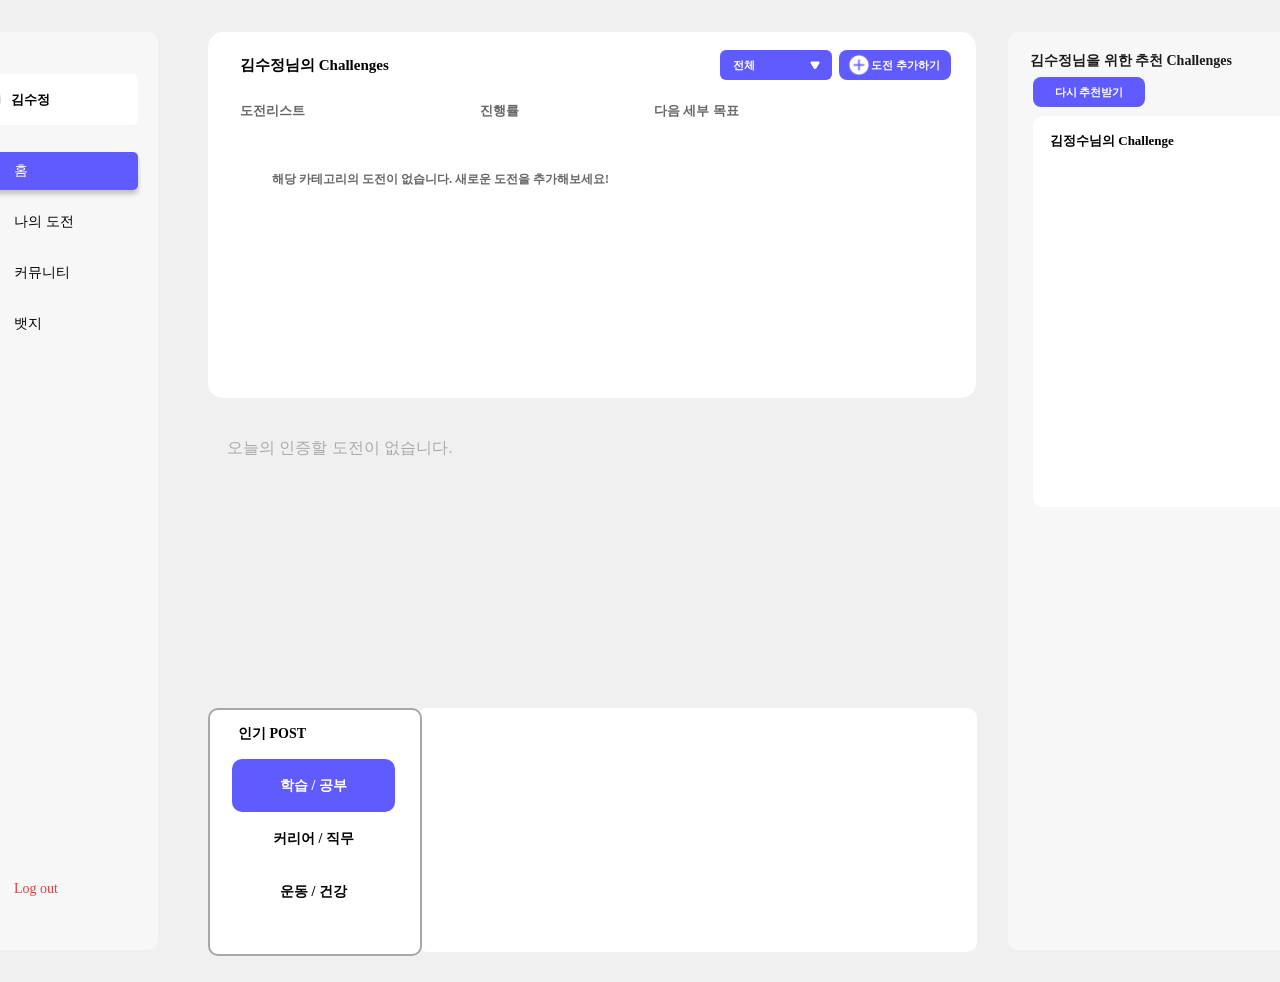
==== commit 3726cd34: "home 진행률 표시, badge 초안" ====
--- a/index/index.html
+++ b/index/index.html
@@ -1,61 +1,67 @@
 <!DOCTYPE html>
 <html lang="ko">
+
 <head>
-  <meta charset="UTF-8" />
-  <meta name="viewport" content="width=1512, initial-scale=1.0" />
-  <title>도전</title>
-  <link rel="stylesheet" href="index.css" />
-  <link rel="stylesheet" href="my-challenge/myChallenge.css" />
-  <link rel="stylesheet" href="my-challenge/challengeAdd.css" />
-  <link rel="stylesheet" href="my-challenge/challengeDetail.css" />
-  <link rel="stylesheet" href="my-challenge/certAdd.css" />
-  <link rel="stylesheet" href="my-challenge/certDetail.css" />
-  <link rel="stylesheet" href="community/community.css" />
-  <link rel="stylesheet" href="community/postAdd.css" />
-  <link rel="stylesheet" href="community/communityDetail.css" />
+    <meta charset="UTF-8" />
+    <meta name="viewport" content="width=1512, initial-scale=1.0" />
+    <title>도전</title>
+    <link rel="stylesheet" href="index.css" />
+    <link rel="stylesheet" href="home/home.css" />
+    <link rel="stylesheet" href="my-challenge/myChallenge.css" />
+    <link rel="stylesheet" href="my-challenge/challengeAdd.css" />
+    <link rel="stylesheet" href="my-challenge/challengeDetail.css" />
+    <link rel="stylesheet" href="my-challenge/certAdd.css" />
+    <link rel="stylesheet" href="my-challenge/certDetail.css" />
+    <link rel="stylesheet" href="community/community.css" />
+    <link rel="stylesheet" href="badge/badge.css" />
 </head>
+
 <body>
-  <div class="spa-bg">
-    <div class="app-root">
-      <!-- 사이드바 -->
-      <div class="sideBar">
-        <!-- 상단: 프로필 + 메뉴 -->
-        <div class="sideBar_topSection">
-          <div class="sideBar_profileBox">
-            <div class="sideBar_profileImg"></div>
-            <div class="sideBar_profileName">김수정</div>
-          </div>
-          <div class="sideBar_menu">
-            <button class="sideBar_Box active" data-page="home">
-              <img src="../assets/Home.svg" class="sideBar_icon" />
-              <span class="sideBar_text">홈</span>
-            </button>
-            <button class="sideBar_Box" data-page="myChallenge">
-              <img src="../assets/Challenge.svg" class="sideBar_icon" />
-              <span class="sideBar_text">나의 도전</span>
-            </button>
-            <button class="sideBar_Box" data-page="community">
-              <img src="../assets/Community.svg" class="sideBar_icon" />
-              <span class="sideBar_text">커뮤니티</span>
-            </button>
-            <button class="sideBar_Box" data-page="badge">
-              <img src="../assets/Badge.svg" class="sideBar_icon" />
-              <span class="sideBar_text">뱃지</span>
-            </button>
-          </div>
+    <div class="spa-bg">
+        <div class="app-root">
+            <!-- 사이드바 -->
+            <div class="sideBar">
+                <!-- 상단: 프로필 + 메뉴 -->
+                <div class="sideBar_topSection">
+                    <div class="sideBar_profileBox">
+                        <div class="sideBar_profileImg"></div>
+                        <div class="sideBar_profileName">김수정</div>
+                    </div>
+
+                    <div class="sideBar_menu">
+                        <button class="sideBar_Box active" data-page="home">
+                            <img src="../assets/Home.svg" class="sideBar_icon" />
+                            <span class="sideBar_text">홈</span>
+                        </button>
+                        <button class="sideBar_Box" data-page="myChallenge">
+                            <img src="../assets/Challenge.svg" class="sideBar_icon" />
+                            <span class="sideBar_text">나의 도전</span>
+                        </button>
+                        <button class="sideBar_Box" data-page="community">
+                            <img src="../assets/Community.svg" class="sideBar_icon" />
+                            <span class="sideBar_text">커뮤니티</span>
+                        </button>
+                        <button class="sideBar_Box" data-page="badge">
+                            <img src="../assets/Badge.svg" class="sideBar_icon" />
+                            <span class="sideBar_text">뱃지</span>
+                        </button>
+                    </div>
+                </div>
+
+                <!-- 하단: 로그아웃 버튼 -->
+                <button class="sideBar_logoutBox">
+                    <img src="../assets/Logout.svg" class="sideBar_icon" />
+                    <span class="sideBar_logoutText">Log out</span>
+                </button>
+            </div>
+
+            <!-- SPA 메인 영역 -->
+            <div id="mainArea" class="challenge-content-wrap">
+                <!-- 동적으로 콘텐츠 로딩 -->
+            </div>
         </div>
-        <!-- 하단: 로그아웃 버튼 -->
-        <button class="sideBar_logoutBox">
-          <img src="../assets/Logout.svg" class="sideBar_icon" />
-          <span class="sideBar_logoutText">Log out</span>
-        </button>
-      </div>
-      <!-- SPA 메인 영역 -->
-      <div id="mainArea" class="challenge-content-wrap">
-        <!-- 동적으로 콘텐츠 로딩 -->
-      </div>
     </div>
-  </div>
-  <script src="index.js"></script>
+    <script src="index.js"></script>
 </body>
-</html>
+
+</html>
--- a/index/home/home.css
+++ b/index/home/home.css
@@ -0,0 +1,602 @@
+body {
+    margin: 0;
+    background: #F0F0F0;
+    font-family: 'Noto Sans KR', sans-serif;
+
+}
+
+.home-topBox {
+    position: relative;
+    width: 768px;
+    height: 348px;
+    flex-shrink: 0;
+    border-radius: 15px;
+    background: #FFF;
+    margin-top: 32px;
+    margin-left: 50px;
+    margin-right: 32px;
+    padding-top: 18px;
+}
+
+.home-titleBox {
+    height: 30px;
+    width: 768px;
+    display: flex;
+    display: flex;
+    align-items: center;
+}
+
+.home-challengeTitle {
+    color: #000;
+    font-family: "Segoe UI";
+    font-size: 15px;
+    font-style: normal;
+    font-weight: 600;
+    line-height: normal;
+    margin-left: 32px;
+    width: 152px;
+
+}
+
+.home-plusImg {
+    width: 24px;
+}
+
+.home-addChallengeBtn {
+    width: 112px;
+    height: 30px;
+    flex-shrink: 0;
+    border-radius: 8px;
+    background: #605BFF;
+    margin-left: 7px;
+    border: none;
+    color: #FFF;
+    font-family: "Segoe UI";
+    font-size: 11px;
+    font-style: normal;
+    font-weight: 600;
+    line-height: 15px;
+    display: flex;
+    align-items: center;
+    padding-left: 8px;
+
+}
+
+/*드롭다운메뉴*/
+.dropdown {
+    position: relative;
+    display: inline-block;
+    display: flex;
+    margin-left: 328px;
+}
+
+.home-Polygon {
+    width: 10px;
+    position: absolute;
+    right: 12px;
+}
+
+.dropbtn {
+    background-color: #605BFF;
+    color: white;
+    padding: 10px 16px;
+    font-size: 11px;
+    font-weight: bold;
+    border: none;
+    border-radius: 6px;
+    cursor: pointer;
+    width: 112px;
+    height: 30px;
+    display: flex;
+    align-items: center;
+    padding-left: 13px;
+}
+
+.dropdown-content {
+    display: none;
+    position: absolute;
+    top: 50%;
+    left: 0;
+    background-color: white;
+    min-width: 160px;
+    border: 1px solid #ddd;
+    box-shadow: 0px 4px 8px rgba(0, 0, 0, 0.1);
+    border-radius: 8px;
+    z-index: 1000;
+    list-style: none;
+    padding: 8px 0;
+    max-height: 150px;
+    overflow-y: auto;
+
+}
+
+.dropdown-content::-webkit-scrollbar {
+    width: 6px;
+    border-radius: 6px;
+    background: #f3f3f3;
+}
+
+.dropdown-content::-webkit-scrollbar-thumb {
+    background: #ccc;
+    border-radius: 6px;
+}
+
+.dropdown-content li {
+    padding: 10px 16px;
+    cursor: pointer;
+    font-size: 14px;
+}
+
+.dropdown-content li:hover {
+    background-color: #f2f2f2;
+}
+
+.dropdown.active .dropdown-content {
+    display: block;
+}
+
+/*도전리스트 */
+.challenge-list-header {
+    display: flex;
+    width: 100%;
+    color: #666;
+    font-family: "Segoe UI";
+    font-size: 13px;
+    font-weight: 600;
+    line-height: normal;
+    margin: 22px 32px 20px 32px;
+    align-items: center;
+}
+
+.challenge-list-header>div:first-child {
+    width: 210px;
+    text-align: left;
+    padding: 0;
+    margin: 0;
+    font-size: 13px;
+    font-family: "Segoe UI";
+    font-weight: 600;
+}
+
+.challenge-list-header>div:nth-child(2) {
+    width: 128px;
+    text-align: left;
+    padding: 0;
+    margin-left: 30px;
+    font-size: 13px;
+    font-family: "Segoe UI";
+    font-weight: 600;
+}
+
+.challenge-list-header>div:last-child {
+    width: 290px;
+    text-align: left;
+    padding: 0;
+    margin-left: 46px;
+    font-size: 13px;
+    font-family: "Segoe UI";
+    font-weight: 600;
+}
+
+
+.home-listBox {
+    width: 760px;
+    height: 250px;
+    background-color: transparent;
+    overflow-y: auto;
+    overflow-x: hidden;
+}
+
+.challenge-list {
+    flex: 1;
+    min-height: 0;
+    max-height: 650px;
+    overflow-y: auto;
+    overflow-x: hidden;
+    display: flex;
+    flex-direction: column;
+    gap: 16px;
+    padding: 0 32px;
+}
+
+.home-listBox::-webkit-scrollbar {
+    width: 6px;
+    border-radius: 6px;
+    background: #f3f3f3;
+}
+
+.home-listBox::-webkit-scrollbar-thumb {
+    background: #ccc;
+    border-radius: 6px;
+}
+
+
+.challenge-row {
+    display: flex;
+    align-items: center;
+    border-radius: 8px;
+}
+
+.challenge-info {
+    width: 210px;
+    min-width: 210px;
+    max-width: 210px;
+    display: flex;
+    align-items: center;
+}
+
+.challenge-icon {
+    width: 35px;
+    height: 35px;
+    background: #dadada;
+    border-radius: 50%;
+    margin-right: 12px;
+}
+
+.challenge-info-texts {
+    display: flex;
+    flex-direction: column;
+    gap: 4px;
+}
+
+.challenge-date {
+    color: #757575;
+    font-family: "Segoe UI";
+    font-size: 11px;
+    font-weight: 600;
+}
+
+.challenge-title {
+    color: #000;
+    font-family: "Segoe UI";
+    font-size: 13px;
+    font-weight: 600;
+}
+
+.challenge-progress {
+    width: 128px;
+    min-width: 128px;
+    max-width: 128px;
+    display: flex;
+    flex-direction: column;
+    align-items: flex-start;
+    gap: 6px;
+    padding: 0;
+    margin-left: 30px;
+}
+
+.progress-percent {
+    font-family: "Segoe UI";
+    font-size: 13px;
+    font-weight: 600;
+    text-align: left;
+    margin: 0;
+    padding: 0;
+}
+
+.progress-bar-bg {
+    width: 100%;
+    min-width: 0;
+    height: 4px;
+    background: #D9D9D9;
+    border-radius: 5px;
+    overflow: hidden;
+    margin: 0;
+}
+
+.progress-bar {
+    height: 100%;
+    background: #605BFF;
+    border-radius: 5px;
+}
+
+.challenge-goal {
+    width: 290px;
+    min-width: 290px;
+    max-width: 290px;
+    height: 30px;
+    border-radius: 5px;
+    background: rgba(255, 222, 91, 0.18);
+    padding-left: 10px;
+    color: #000;
+    font-family: "Segoe UI";
+    font-size: 13px;
+    font-weight: 600;
+    display: flex;
+    align-items: center;
+    margin: 0;
+    margin-left: 46px;
+}
+
+/*==========사이드바 CSS =========*/
+
+.home-side-wrapper {
+    background: #F7F7F7;
+    border-radius: 10px;
+    width: 322px;
+    height: 918px;
+    margin-top: 32px;
+    margin-right: 58px;
+}
+
+.home-sideChallengeTitle {
+    color: #1B1B1B;
+    font-family: "Segoe UI";
+    font-size: 14px;
+    font-style: normal;
+    font-weight: 600;
+    line-height: normal;
+    margin-left: 22px;
+    margin-top: 20px;
+}
+
+.home-suggestBtn {
+    width: 112px;
+    height: 30px;
+    flex-shrink: 0;
+    border-radius: 8px;
+    background: #605BFF;
+    margin-top: 7px;
+    margin-left: 25px;
+    color: #FFF;
+    font-family: "Segoe UI";
+    font-size: 11px;
+    font-style: normal;
+    font-weight: 600;
+    line-height: 15px;
+    border: none;
+}
+
+.home-suggestBox {
+    width: 274px;
+    height: 375px;
+    flex-shrink: 0;
+    border-radius: 10px;
+    background: #FFF;
+    margin-left: 25px;
+    margin-top: 9px;
+    padding-top: 16px;
+}
+
+.home-suggestTitle {
+    color: #000;
+    font-family: "Segoe UI";
+    font-size: 13px;
+    font-style: normal;
+    font-weight: 600;
+    line-height: normal;
+    margin-left: 17px;
+}
+
+
+/*====중간 챌린지 카드=======*/
+.home-middleBox {
+    width: 768px;
+    height: 275px;
+    background-color: transparent;
+    margin-left: 49px;
+}
+
+.home-side-cards {
+    display: flex;
+    flex-direction: row;
+    flex-wrap: nowrap;
+    overflow-x: auto;
+    overflow-y: hidden;
+    gap: 26px;
+    padding: 20px 0;
+}
+
+.home-side-cards::-webkit-scrollbar {
+    width: 6px;
+    border-radius: 6px;
+    background: #f3f3f3;
+}
+
+.home-side-cards::-webkit-scrollbar-thumb {
+    background: #ccc;
+    border-radius: 6px;
+}
+
+.home-cert-card {
+    flex-shrink: 0;
+    /* 줄어들지 않게 고정 */
+    width: 233px;
+    height: 273px;
+    background: #fff;
+    border-radius: 20px;
+    box-shadow: 0 1px 8px #ededed;
+    display: flex;
+    flex-direction: column;
+    align-items: flex-start;
+    box-sizing: border-box;
+    margin: 0;
+    /* 여백은 gap으로 */
+}
+
+
+.home-cert-img {
+    width: 190px;
+    height: 128px;
+    background: #d9d9d9;
+    border-radius: 12px;
+    margin-top: 28px;
+    margin-left: 22px;
+    margin-bottom: 20px;
+    align-self: flex-start;
+}
+
+.home-cert-category {
+    color: #757575;
+    font-family: "Segoe UI";
+    font-size: 15px;
+    font-weight: 600;
+    margin-left: 22px;
+    margin-bottom: 4px;
+    text-align: left;
+}
+
+.home-cert-title {
+    color: #000;
+    font-family: "Segoe UI";
+    font-size: 18px;
+    font-weight: 700;
+    margin-left: 22px;
+    margin-bottom: 0;
+    text-align: left;
+}
+
+.home-cert-link {
+    margin-top: auto;
+    margin-bottom: 22px;
+    margin-left: 22px;
+    color: #605BFF;
+    font-family: "Segoe UI";
+    font-size: 17px;
+    font-weight: 600;
+    text-decoration: none;
+    align-self: flex-start;
+    display: flex;
+    align-items: center;
+}
+
+.home-cert-link:hover {
+    text-decoration: underline;
+}
+
+/*====== 밑 박스 ======*/
+.home-bottomBox {
+    width: 768px;
+    flex-shrink: 0;
+    border-radius: 15px;
+    margin-top: 35px;
+    margin-left: 50px;
+    position: absolute
+}
+
+.home-bottomLeft {
+    width: 209.957px;
+    height: 244px;
+    flex-shrink: 0;
+    border-radius: 10px;
+    border: 2px solid #A7A7A7;
+    background: #FFF;
+    flex-direction: row;
+    position: relative;
+    z-index: 2;
+}
+
+.home-leftTitle {
+    margin-top: 15px;
+    margin-left: 28px;
+    width: 151px;
+    color: #000;
+    font-family: "Segoe UI";
+    font-size: 14px;
+    font-style: normal;
+    font-weight: 600;
+    line-height: normal;
+}
+
+.home-categoryBox {
+    margin-left: 22px;
+    margin-top: 16px;
+    width: 178px;
+    height: 160px;
+    display: flex;
+    flex-direction: column;
+    overflow-x: hidden;
+    overflow-y: auto;
+}
+
+.home-categoryBtn {
+    width: 162.643px;
+    height: 53px;
+    flex-shrink: 0;
+    border-radius: 10px;
+    background: transparent;
+    color: black;
+    font-family: Lato;
+    font-size: 14px;
+    font-style: normal;
+    font-weight: 900;
+    line-height: normal;
+    border: none;
+}
+
+.home-categoryBtn.selected,
+.home-categoryBtn:hover {
+    background: #605BFF;
+    color: #fff;
+}
+
+.home-categoryBox::-webkit-scrollbar {
+    width: 6px;
+    border-radius: 6px;
+    background: #f3f3f3;
+}
+
+.home-categoryBox::-webkit-scrollbar-thumb {
+    background: #ccc;
+    border-radius: 6px;
+}
+
+/*인기POST*/
+.home-bottomRight {
+    position: absolute;
+    top: 0px;
+    width: 559.886px;
+    height: 244px;
+    flex-shrink: 0;
+    border-radius: 10px;
+    background: white;
+    margin-left: 209px;
+    z-index: 1;
+}
+
+.post-card {
+    width: 518px;
+    height: 52px;
+    flex-shrink: 0;
+    border-radius: 10px;
+    border: 1px solid rgba(117, 117, 117, 0.50);
+    background: #FFF;
+}
+
+.post-card-content {
+    display: flex;
+    align-items: center;
+    width: 100%;
+    gap: 12px;
+}
+
+.post-texts {
+    flex: 1;
+}
+
+.post-title {
+    color: #000;
+    font-family: Lato;
+    font-size: 13px;
+    font-style: normal;
+    font-weight: 500;
+    line-height: normal;
+}
+
+.post-content {
+    color: #757575;
+    font-family: Lato;
+    font-size: 9px;
+    font-style: normal;
+    font-weight: 500;
+    line-height: normal;
+}
+
+.post-likes {
+    color: #000;
+    font-family: Pretendard;
+    font-size: 11px;
+    font-style: normal;
+    font-weight: 500;
+    line-height: 16.667px;
+}
--- a/index/badge/badge.css
+++ b/index/badge/badge.css
@@ -0,0 +1,167 @@
+.badge-container {
+    position: absolute;
+    display: flex;
+    z-index: 0;
+}
+
+.badge-mainBox {
+    width: 1139px;
+    height: 845px;
+    flex-shrink: 0;
+    border-radius: 10px;
+    background: #FFF;
+    margin-left: 42px;
+    margin-top: 105px;
+    display: flex;
+    position: absolute;
+    left: 0px;
+    z-index: 1;
+}
+
+.badge-btnBox {
+    position: absolute;
+    left: 50px;
+    margin-top: 39px;
+    width: 1139px;
+    height: 66px;
+    display: flex;
+}
+
+.badge-btn {
+    width: 123px;
+    height: 66px;
+    flex-shrink: 0;
+    border-radius: 10px 10px 0px 0px;
+    background: #FFF;
+    color: #767676;
+    font-family: "Segoe UI";
+    font-size: 19px;
+    font-style: normal;
+    font-weight: 600;
+    line-height: normal;
+    border: none;
+    margin-right: 20px;
+    display: flex;
+    align-items: center;
+    justify-content: center;
+    cursor: pointer;
+    transition: background .1s;
+}
+
+.badge-btn.active {
+    background: #605BFF;
+    color: #fff;
+}
+
+.badge-titleBox {
+    width: 1139px;
+    height: 100px;
+    flex-shrink: 0;
+    border-radius: 10px 10px 0px 0px;
+    background: #605BFF;
+    z-index: 2;
+    display: flex;
+    align-items: center;
+    justify-content: center;
+}
+
+.badge-titleTxt {
+    color: #FFF;
+    font-family: "Segoe UI";
+    font-size: 20px;
+    font-style: normal;
+    font-weight: 600;
+    line-height: normal;
+}
+
+.badge-titleNumber {
+    color: #FFDE5B;
+    font-family: "Segoe UI";
+    font-size: 30px;
+    font-style: normal;
+    font-weight: 600;
+    line-height: normal;
+}
+
+/*뱃지*/
+.badgelayout {
+    margin-top: 230px;
+    margin-left: 55px;
+    height: 720px;
+    width: 1140px;
+    z-index: 3;
+    display: flex;
+    flex-wrap: wrap;
+    position: relative;
+    overflow-y: auto;
+    overflow-x: hidden;
+    box-sizing: border-box;
+}
+
+.badgelayout::-webkit-scrollbar {
+    width: 6px;
+    border-radius: 6px;
+    background: #f3f3f3;
+}
+
+.badgelayout::-webkit-scrollbar-thumb {
+    background: #ccc;
+    border-radius: 6px;
+}
+
+.badge-bigBox {
+    width: 530px;
+    display: flex;
+    position: relative;
+    margin-right: 25px;
+    margin-bottom: 25px;
+    height: 169px;
+}
+
+
+.badgeBox {
+    width: 490px;
+    height: 169px;
+    border-radius: 10px;
+    border: 1px solid rgba(117, 117, 117, 0.50);
+    background: #FFF;
+    z-index: 4;
+    margin-left: 45px;
+}
+
+.studyBadge {
+    position: absolute;
+    top: 0;
+    left: 0;
+    z-index: 5;
+}
+
+.badgeyellowBox {
+    width: 490px;
+    height: 60px;
+    flex-shrink: 0;
+    background: rgba(255, 222, 91, 0.18);
+    color: #000;
+    font-family: "Segoe UI";
+    font-size: 20px;
+    font-style: normal;
+    font-weight: 600;
+    line-height: normal;
+    display: flex;
+    align-items: center;
+    justify-content: center;
+    margin-top: 32px;
+}
+
+.badgePeriodBox {
+    color: #000;
+    font-family: "Segoe UI";
+    font-size: 20px;
+    font-style: normal;
+    font-weight: 600;
+    line-height: normal;
+    display: flex;
+    align-items: center;
+    justify-content: center;
+    margin-top: 15px;
+}
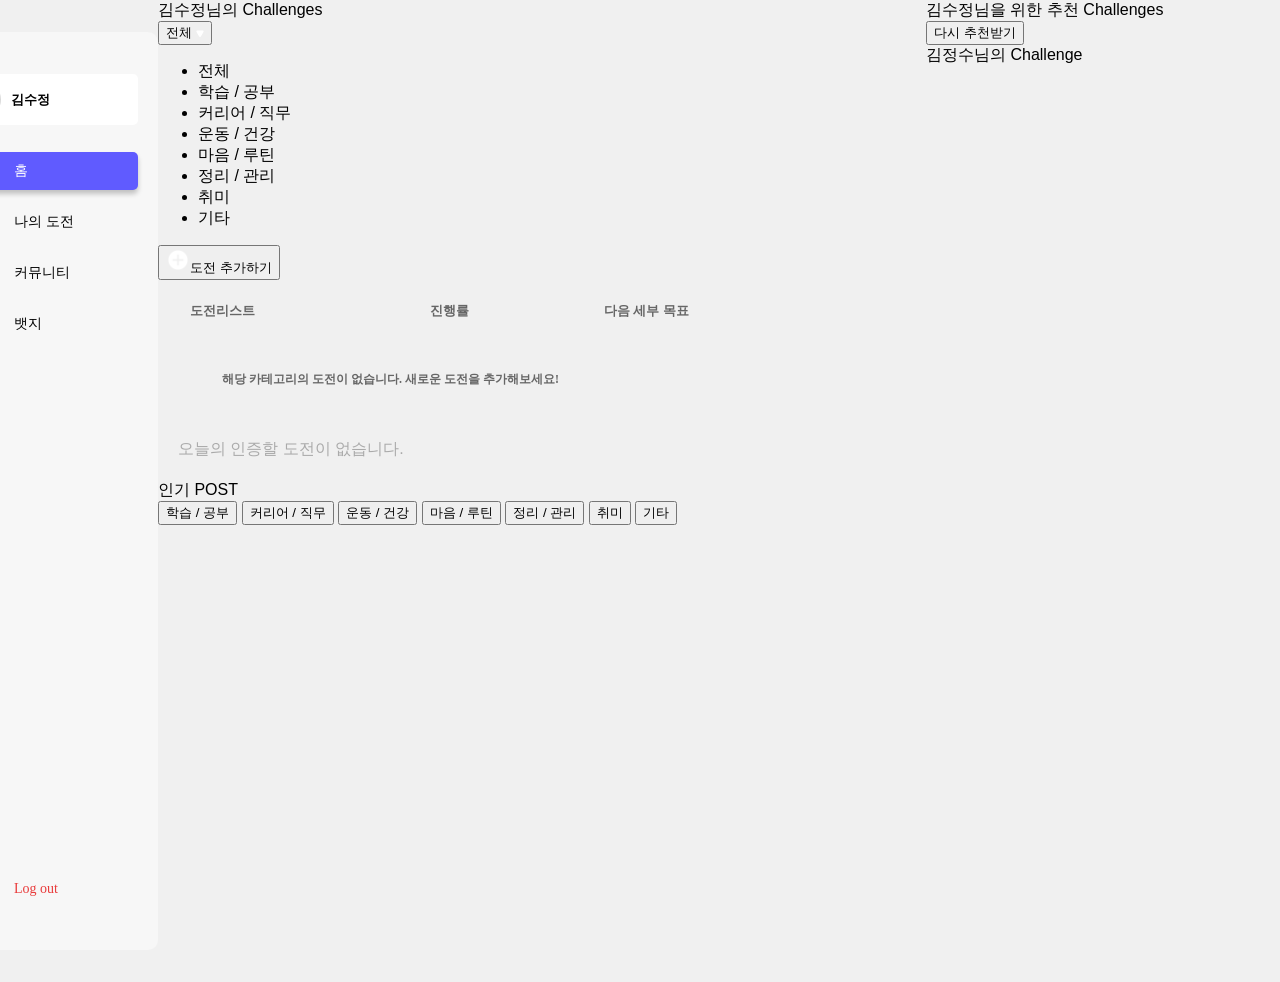
==== commit 978e7350: "chore : css 충돌 해결" ====
--- a/index/index.html
+++ b/index/index.html
@@ -2,66 +2,66 @@
 <html lang="ko">
 
 <head>
-    <meta charset="UTF-8" />
-    <meta name="viewport" content="width=1512, initial-scale=1.0" />
-    <title>도전</title>
-    <link rel="stylesheet" href="index.css" />
-    <link rel="stylesheet" href="home/home.css" />
-    <link rel="stylesheet" href="my-challenge/myChallenge.css" />
-    <link rel="stylesheet" href="my-challenge/challengeAdd.css" />
-    <link rel="stylesheet" href="my-challenge/challengeDetail.css" />
-    <link rel="stylesheet" href="my-challenge/certAdd.css" />
-    <link rel="stylesheet" href="my-challenge/certDetail.css" />
-    <link rel="stylesheet" href="community/community.css" />
-    <link rel="stylesheet" href="badge/badge.css" />
+  <meta charset="UTF-8" />
+  <meta name="viewport" content="width=1512, initial-scale=1.0" />
+  <title>도전</title>
+  <link rel="stylesheet" href="index.css" />
+  <link rel="stylesheet" href="my-challenge/myChallenge.css" />
+  <link rel="stylesheet" href="my-challenge/challengeAdd.css" />
+  <link rel="stylesheet" href="my-challenge/challengeDetail.css" />
+  <link rel="stylesheet" href="my-challenge/certAdd.css" />
+  <link rel="stylesheet" href="my-challenge/certDetail.css" />
+  <link rel="stylesheet" href="community/community.css" />
+  <link rel="stylesheet" href="community/postAdd.css" />
+  <link rel="stylesheet" href="community/communityDetail.css" />
 </head>
 
 <body>
-    <div class="spa-bg">
-        <div class="app-root">
-            <!-- 사이드바 -->
-            <div class="sideBar">
-                <!-- 상단: 프로필 + 메뉴 -->
-                <div class="sideBar_topSection">
-                    <div class="sideBar_profileBox">
-                        <div class="sideBar_profileImg"></div>
-                        <div class="sideBar_profileName">김수정</div>
-                    </div>
+  <div class="spa-bg">
+    <div class="app-root">
+      <!-- 사이드바 -->
+      <div class="sideBar">
+        <!-- 상단: 프로필 + 메뉴 -->
+        <div class="sideBar_topSection">
+          <div class="sideBar_profileBox">
+            <div class="sideBar_profileImg"></div>
+            <div class="sideBar_profileName">김수정</div>
+          </div>
 
-                    <div class="sideBar_menu">
-                        <button class="sideBar_Box active" data-page="home">
-                            <img src="../assets/Home.svg" class="sideBar_icon" />
-                            <span class="sideBar_text">홈</span>
-                        </button>
-                        <button class="sideBar_Box" data-page="myChallenge">
-                            <img src="../assets/Challenge.svg" class="sideBar_icon" />
-                            <span class="sideBar_text">나의 도전</span>
-                        </button>
-                        <button class="sideBar_Box" data-page="community">
-                            <img src="../assets/Community.svg" class="sideBar_icon" />
-                            <span class="sideBar_text">커뮤니티</span>
-                        </button>
-                        <button class="sideBar_Box" data-page="badge">
-                            <img src="../assets/Badge.svg" class="sideBar_icon" />
-                            <span class="sideBar_text">뱃지</span>
-                        </button>
-                    </div>
-                </div>
+          <div class="sideBar_menu">
+            <button class="sideBar_Box active" data-page="home">
+              <img src="../assets/Home.svg" class="sideBar_icon" />
+              <span class="sideBar_text">홈</span>
+            </button>
+            <button class="sideBar_Box" data-page="myChallenge">
+              <img src="../assets/Challenge.svg" class="sideBar_icon" />
+              <span class="sideBar_text">나의 도전</span>
+            </button>
+            <button class="sideBar_Box" data-page="community">
+              <img src="../assets/Community.svg" class="sideBar_icon" />
+              <span class="sideBar_text">커뮤니티</span>
+            </button>
+            <button class="sideBar_Box" data-page="badge">
+              <img src="../assets/Badge.svg" class="sideBar_icon" />
+              <span class="sideBar_text">뱃지</span>
+            </button>
+          </div>
+        </div>
 
-                <!-- 하단: 로그아웃 버튼 -->
-                <button class="sideBar_logoutBox">
-                    <img src="../assets/Logout.svg" class="sideBar_icon" />
-                    <span class="sideBar_logoutText">Log out</span>
-                </button>
-            </div>
+        <!-- 하단: 로그아웃 버튼 -->
+        <button class="sideBar_logoutBox">
+          <img src="../assets/Logout.svg" class="sideBar_icon" />
+          <span class="sideBar_logoutText">Log out</span>
+        </button>
+      </div>
 
-            <!-- SPA 메인 영역 -->
-            <div id="mainArea" class="challenge-content-wrap">
-                <!-- 동적으로 콘텐츠 로딩 -->
-            </div>
-        </div>
+      <!-- SPA 메인 영역 -->
+      <div id="mainArea" class="challenge-content-wrap">
+        <!-- 동적으로 콘텐츠 로딩 -->
+      </div>
     </div>
-    <script src="index.js"></script>
+  </div>
+  <script src="index.js"></script>
 </body>
 
-</html>+</html>
--- a/index/community/postAdd.css
+++ b/index/community/postAdd.css
@@ -0,0 +1,229 @@
+body {
+  background: #f7f7f8;
+  margin: 0;
+  padding: 0;
+}
+
+.main-content {
+  flex: 1;
+  margin: 0 40px;
+  display: flex;
+  flex-direction: column;
+}
+
+.post-add-flexbox {
+  width: 1139px;
+  height: 918px;
+  margin: 32px auto 0px auto;
+  background: #fff;
+  border-radius: 10px;
+  display: flex;
+  position: relative;
+}
+
+.post-add-left {
+  flex: 1 1 400px;
+  min-width: 500px;
+  max-width: 600px;
+  height: 918px;
+  padding: 38px 34px 0 38px;
+  display: flex;
+  flex-direction: column;
+  gap: 36px;
+}
+.post-add-title {
+  color: #000;
+  font-family: "Segoe UI";
+  font-size: 20px;
+  font-weight: 600;
+  margin-bottom: 15px;
+}
+.post-add-cat-row {
+  display: flex;
+  gap: 9px;
+  flex-wrap: wrap;
+}
+.post-add-cat-btn {
+  border: none;
+  border-radius: 6px;
+  background: rgba(0, 0, 0, 0.05);
+  padding: 8px;
+  cursor: pointer;
+  color: #000000;
+  font-family: Roboto;
+  font-size: 14px;
+  font-weight: 400;
+  line-height: 20px;
+  transition: background .17s, color .17s;
+}
+.post-add-cat-btn.selected {
+  background: #605BFF;
+  color: #fff;
+}
+.post-add-challenge-row {
+  display: flex;
+  flex-direction: column;
+  gap: 9px;
+}
+.post-add-label {
+  color: #000;
+  font-family: Roboto;
+  font-size: 14px;
+  font-weight: 500;
+  line-height: 20px; 
+}
+.post-add-challenge-select {
+  width: 100%;
+  padding: 10px 13px;
+  border-radius: 6px;
+  border: 1.3px solid #e3e3e8;
+  overflow: hidden;
+  color: #000;
+  text-overflow: ellipsis;
+  white-space: nowrap;
+  font-family: Roboto;
+  font-size: 14px;
+  font-weight: 400;
+  line-height: 20px; 
+}
+
+.post-add-divider {
+  width: 2px;
+  background: #ededed;
+  height: 100%;
+  margin: 0 18px;
+}
+
+.post-add-right {
+  flex: 1.6 1 540px;
+  min-width: 460px;
+  height: 918px;
+  padding: 36px 36px 28px 12px;
+  display: flex;
+  flex-direction: column;
+  position: relative;
+}
+
+.post-add-close-btn {
+  position: absolute;
+  right: 20px; top: 18px;
+  font-size: 32px;
+  background: none;
+  border: none;
+  color: #bbb;
+  cursor: pointer;
+  z-index: 2;
+}
+
+.post-add-cert-list {
+  display: flex;
+  flex-direction: column;
+  gap: 17px;
+  margin-bottom: 34px;
+  margin-top: 10px;
+  max-height: 700px;
+  overflow-y: auto;
+}
+
+.challenge-record-card {
+  display: flex;
+  align-items: flex-start;
+  background: #fff;
+  border-radius: 10px;
+  padding: 16px;
+  border: 1.2px solid #ededf1;
+  gap: 12px;
+  margin-bottom: 10px;
+  transition: border 0.15s, background 0.15s;
+  cursor: pointer;
+}
+.challenge-record-card.selected {
+  border: 2.2px solid #605BFF;
+}
+.record-thumb {
+  width: 100px;
+  height: 100px;
+  border-radius: 10px;
+  background: #ededf1;
+  margin-right: 6px;
+  flex-shrink: 0;
+}
+.record-detail {
+  flex: 1;
+  display: flex;
+  flex-direction: column;
+  min-width: 0;
+  overflow: hidden;
+}
+.record-date {
+  margin-bottom: 8px;
+  color: rgba(0, 0, 0, 0.50);
+  font-family: Roboto;
+  font-size: 14px;
+  font-weight: 400;
+  line-height: 20px;
+}
+.record-title {
+  color: #000;
+  font-family: "Segoe UI";
+  font-size: 10px;
+  font-style: normal;
+  font-weight: 600;
+  line-height: 15px; 
+  background: #fff6c4;
+  display: inline-block;
+  padding: 4px 10px 4px 10px;
+  border-radius: 5px;
+  margin-bottom: 10px;
+}
+.record-content-title {
+  display: block;
+  color: #000;
+  font-family: Lato;
+  font-size: 15px;
+  font-style: normal;
+  font-weight: 500;
+line-height: normal;
+  margin-bottom: -8px;
+  max-width: 260px;
+  white-space: nowrap;
+  overflow: hidden;
+  text-overflow: ellipsis;
+}
+.record-content-body {
+  display: -webkit-box;
+  color: #757575;
+  font-family: Lato;
+  font-size: 12px;
+  font-style: normal;
+  font-weight: 500;
+  line-height: normal;
+  max-width: 260px;
+  -webkit-line-clamp: 2;
+  -webkit-box-orient: vertical;
+  overflow: hidden;
+  text-overflow: ellipsis;
+  white-space: normal;
+}
+
+/* --- 게시하기 버튼 --- */
+.post-add-submit-btn {
+  width: 200px;
+  height: 54px;
+  border-radius: 13px;
+  background: #605bff;
+  color: #fff;
+  font-size: 21px;
+  font-weight: 700;
+  border: none;
+  align-self: flex-end;
+  margin-top: auto;  
+  margin-bottom: 70px; 
+  cursor: pointer;
+  transition: background .16s;
+}
+
+.post-add-submit-btn:disabled {
+  background: #c5c3e8;
+  cursor: not-allowed;
+}
--- a/index/community/communityDetail.css
+++ b/index/community/communityDetail.css
@@ -0,0 +1,333 @@
+body {
+  background: #f7f7f8;
+  margin: 0;
+  padding: 0;
+}
+.main-content {
+  flex: 1;
+  margin: 0 40px;
+  display: flex;
+  flex-direction: column;
+}
+
+.community-detail-content-layout {
+  width: 1139px;
+  height: 918px;
+  margin: 32px auto 0px auto;
+  background: #fff;
+  border-radius: 10px;
+  display: flex;
+  position: relative;
+  overflow: hidden;
+}
+
+.detail-main {
+  flex: 1.85 1 0;
+  display: flex;
+  flex-direction: column;
+  align-items: flex-start;
+  padding: 38px;
+  min-width: 0;
+  height: 918px; 
+}
+
+.detail-thumbnail {
+  width: 665px;
+  height: 674px;
+  background: #d1d1d1;
+  border-radius: 6px;
+  margin-bottom: 22px;
+}
+
+.detail-info-block {
+  position: relative;
+  width: 95%;
+  min-width: 0;
+}
+
+/* 👍 좋아요 & 📅 날짜 */
+.detail-like-fixed {
+  position: absolute;
+  top: 0;
+  right: -75px;
+  padding: 12px 40px;
+  z-index: 1;
+  display: flex;
+  flex-direction: column;
+  align-items: flex-end;
+  gap: 4px;
+}
+
+.like {
+  color: #000;
+  font-family: Pretendard;
+  font-size: 15px;
+  font-style: normal;
+  font-weight: 500;
+  line-height: 16.667px;
+  display: flex;
+  align-items: center;
+  cursor: pointer;
+  gap: 4px;
+}
+
+.like.liked .like-icon {
+  color: #f24141;
+}
+
+.like-icon {
+  width: 20px;
+  transition: transform 0.2s ease;
+}
+
+.detail-meta-date {
+  color: rgba(0, 0, 0, 0.50);
+  font-family: Roboto;
+  font-size: 14px;
+  font-style: normal;
+  font-weight: 400;
+  line-height: 20px;
+}
+
+/* 작성자 및 메타정보 */
+.detail-row {
+  display: flex;
+  align-items: center;
+  gap: 8px;
+  margin-bottom: 10px;
+  margin-top: 20px;
+}
+
+.profile-image {
+  width: 37px;
+  height: 37px;
+  border-radius: 50%;
+  background: #dadada;
+  margin-right: 10px;
+  flex-shrink: 0;
+}
+
+.detail-row .writer {
+  color: #000;
+  font-family: "Segoe UI";
+  font-size: 13px;
+  font-style: normal;
+  font-weight: 600;
+  line-height: normal;
+  margin-right: 30px;
+}
+
+.category-challenge-block {
+  display: flex;
+  flex-direction: column;
+  gap: 1px;
+  margin-right: 40px;
+  flex-shrink: 0;
+  width: fit-content;
+  white-space: nowrap;
+}
+
+.category-challenge-block .category {
+  background: none;
+  color: #757575;
+  font-family: "Segoe UI";
+  font-size: 11px;
+  font-style: normal;
+  font-weight: 600;
+  line-height: normal;
+}
+
+.category-challenge-block .challenge-title {
+  color: #000;
+  font-family: "Segoe UI";
+  font-size: 13px;
+  font-style: normal;
+  font-weight: 600;
+  line-height: normal;
+  letter-spacing: -0.2px;
+}
+
+.detail-row .badge {
+  background: rgba(255, 222, 91, 0.18);
+  color: #000;
+  font-family: "Segoe UI";
+  font-size: 13px;
+  font-style: normal;
+  font-weight: 600;
+  line-height: 15px;
+  border-radius: 6px;
+  padding: 4px 14px;
+}
+
+.community-detail-title {
+  color: #000;
+  font-family: Lato;
+  font-size: 15px;
+  font-style: normal;
+  font-weight: 500;
+  line-height: 1.6;
+  margin: 12px 0 7px 0;
+  letter-spacing: -0.6px;
+}
+
+.detail-content {
+  color: #757575;
+  font-family: Lato;
+  font-size: 15px;
+  font-style: normal;
+  font-weight: 500;
+  line-height: 1.8;
+  word-break: keep-all;
+  margin-bottom: 30px;
+}
+
+.detail-comments {
+  width: 400px;
+  background: #fff;
+  border-left: 1.5px solid #e4e5ea;
+  display: flex;
+  flex-direction: column;
+  position: relative;
+  height: 918px;
+}
+
+.detail-close-btn {
+  position: absolute;
+  top: 24px;
+  right: 24px;
+  font-size: 32px;
+  background: none;
+  border: none;
+  color: #888;
+  cursor: pointer;
+  z-index: 2;
+  padding: 0;
+}
+
+.comment-list {
+  flex: 1 1 auto;
+  overflow-y: auto;
+  padding: 76px 28px 60px 28px;
+}
+
+.comment-item {
+  display: flex;
+  align-items: flex-start;
+  border-top: 1px solid #e4e5ea;
+  padding: 24px 0;
+}
+
+.comment-profile {
+  width: 20px;
+  height: 20px;
+  background: #dadada;
+  margin-right: 8px;
+  flex-shrink: 0;
+  margin-top: 2px;
+}
+
+.comment-right {
+  flex: 1;
+  display: flex;
+  flex-direction: column;
+}
+
+/* 작성자·날짜 헤더 */
+.comment-header {
+  display: flex;
+  justify-content: space-between;
+  align-items: center;
+  margin-bottom: 6px;
+}
+
+.comment-writer {
+  color: #1B1B1B;
+  font-family: "Segoe UI";
+  font-size: 12px;
+  font-style: normal;
+  font-weight: 600;
+  line-height: normal;
+}
+
+.comment-date {
+  color: rgba(0, 0, 0, 0.50);
+  font-family: Roboto;
+  font-size: 14px;
+  font-style: normal;
+  font-weight: 400;
+  line-height: 20px; /* 142.857% */
+  white-space: nowrap;
+}
+
+.comment-content {
+  color: #1B1B1B;
+  font-family: "Segoe UI";
+  font-size: 12px;
+  font-style: normal;
+  font-weight: 600;
+  line-height: normal;
+}
+
+.comment-input-row {
+  border: 1px solid #CDCDCD;
+  border-radius: 10px;
+  position: absolute;
+  bottom: 50px;
+  left: 23px;
+  right: 0;
+  padding: 16px;
+  background: #ffffff;
+  display: flex;
+  align-items: center;
+  z-index: 1;
+  width: 80%;
+}
+
+.comment-input {
+  flex: 1;
+  border: 1px solid #ffffff;
+  border-radius: 7px;
+  font-size: 14px;
+  outline: none;
+  background: #fff;
+  color: #333;
+}
+
+.comment-send-btn {
+  margin-left: 10px;
+  border: none;
+  background: #ffffff;
+  color: #000000;
+  font-size: 22px;
+  width: 38px;
+  height: 38px;
+  border-radius: 10px;
+  cursor: pointer;
+  transition: background 0.13s;
+  display: flex;
+  align-items: center;
+  justify-content: center;
+}
+
+/* 스크롤바 커스텀 */
+.comment-list::-webkit-scrollbar {
+  width: 6px;
+}
+.comment-list::-webkit-scrollbar-thumb {
+  background: #ededed;
+  border-radius: 10px;
+}
+.comment-list::-webkit-scrollbar-track {
+  background: transparent;
+}
+.detail-delete-btn {
+  background: none;
+  border: none;
+  color: #f24141;
+  font-family: "Segoe UI";
+  font-size: 14px;
+  font-weight: 600;
+  cursor: pointer;
+  margin: 12px 0 20px 38px;
+  align-self: flex-start;
+}
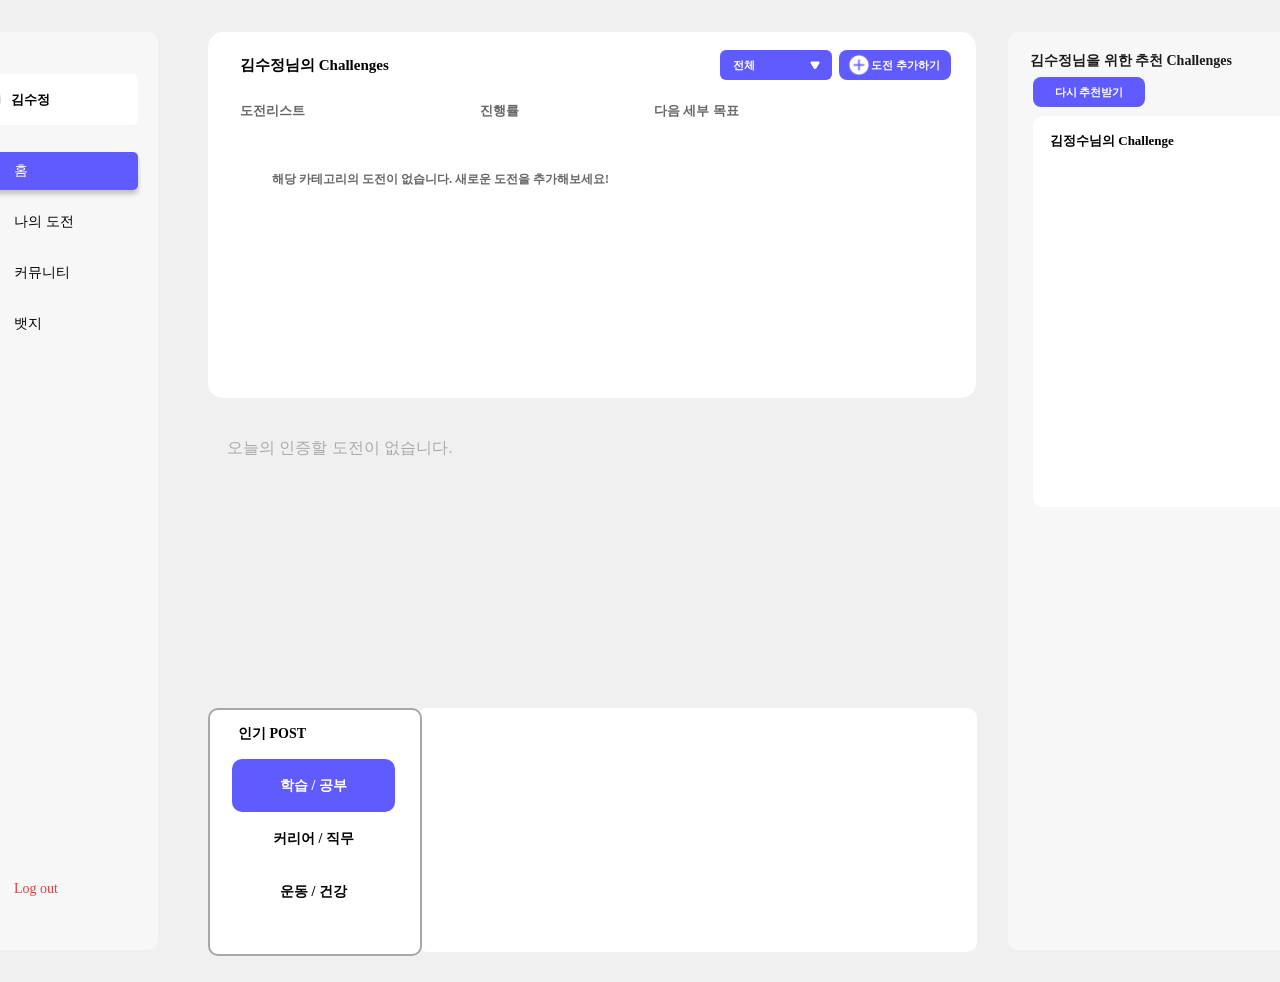
==== commit d3a8c983: "Merge remote-tracking branch 'origin/feature/mypage' into feature/home # Conflicts: #	index/index.ht" ====
--- a/index/index.html
+++ b/index/index.html
@@ -2,66 +2,68 @@
 <html lang="ko">
 
 <head>
-  <meta charset="UTF-8" />
-  <meta name="viewport" content="width=1512, initial-scale=1.0" />
-  <title>도전</title>
-  <link rel="stylesheet" href="index.css" />
-  <link rel="stylesheet" href="my-challenge/myChallenge.css" />
-  <link rel="stylesheet" href="my-challenge/challengeAdd.css" />
-  <link rel="stylesheet" href="my-challenge/challengeDetail.css" />
-  <link rel="stylesheet" href="my-challenge/certAdd.css" />
-  <link rel="stylesheet" href="my-challenge/certDetail.css" />
-  <link rel="stylesheet" href="community/community.css" />
-  <link rel="stylesheet" href="community/postAdd.css" />
-  <link rel="stylesheet" href="community/communityDetail.css" />
+    <meta charset="UTF-8" />
+    <meta name="viewport" content="width=1512, initial-scale=1.0" />
+    <title>도전</title>
+    <link rel="stylesheet" href="index.css" />
+    <link rel="stylesheet" href="home/home.css" />
+    <link rel="stylesheet" href="my-challenge/myChallenge.css" />
+    <link rel="stylesheet" href="my-challenge/challengeAdd.css" />
+    <link rel="stylesheet" href="my-challenge/challengeDetail.css" />
+    <link rel="stylesheet" href="my-challenge/certAdd.css" />
+    <link rel="stylesheet" href="my-challenge/certDetail.css" />
+    <link rel="stylesheet" href="community/community.css" />
+    <link rel="stylesheet" href="community/postAdd.css" />
+    <link rel="stylesheet" href="community/communityDetail.css" />
+    <link rel="stylesheet" href="badge/badge.css" />
 </head>
 
 <body>
-  <div class="spa-bg">
-    <div class="app-root">
-      <!-- 사이드바 -->
-      <div class="sideBar">
-        <!-- 상단: 프로필 + 메뉴 -->
-        <div class="sideBar_topSection">
-          <div class="sideBar_profileBox">
-            <div class="sideBar_profileImg"></div>
-            <div class="sideBar_profileName">김수정</div>
-          </div>
+    <div class="spa-bg">
+        <div class="app-root">
+            <!-- 사이드바 -->
+            <div class="sideBar">
+                <!-- 상단: 프로필 + 메뉴 -->
+                <div class="sideBar_topSection">
+                    <div class="sideBar_profileBox">
+                        <div class="sideBar_profileImg"></div>
+                        <div class="sideBar_profileName">김수정</div>
+                    </div>
 
-          <div class="sideBar_menu">
-            <button class="sideBar_Box active" data-page="home">
-              <img src="../assets/Home.svg" class="sideBar_icon" />
-              <span class="sideBar_text">홈</span>
-            </button>
-            <button class="sideBar_Box" data-page="myChallenge">
-              <img src="../assets/Challenge.svg" class="sideBar_icon" />
-              <span class="sideBar_text">나의 도전</span>
-            </button>
-            <button class="sideBar_Box" data-page="community">
-              <img src="../assets/Community.svg" class="sideBar_icon" />
-              <span class="sideBar_text">커뮤니티</span>
-            </button>
-            <button class="sideBar_Box" data-page="badge">
-              <img src="../assets/Badge.svg" class="sideBar_icon" />
-              <span class="sideBar_text">뱃지</span>
-            </button>
-          </div>
+                    <div class="sideBar_menu">
+                        <button class="sideBar_Box active" data-page="home">
+                            <img src="../assets/Home.svg" class="sideBar_icon" />
+                            <span class="sideBar_text">홈</span>
+                        </button>
+                        <button class="sideBar_Box" data-page="myChallenge">
+                            <img src="../assets/Challenge.svg" class="sideBar_icon" />
+                            <span class="sideBar_text">나의 도전</span>
+                        </button>
+                        <button class="sideBar_Box" data-page="community">
+                            <img src="../assets/Community.svg" class="sideBar_icon" />
+                            <span class="sideBar_text">커뮤니티</span>
+                        </button>
+                        <button class="sideBar_Box" data-page="badge">
+                            <img src="../assets/Badge.svg" class="sideBar_icon" />
+                            <span class="sideBar_text">뱃지</span>
+                        </button>
+                    </div>
+                </div>
+
+                <!-- 하단: 로그아웃 버튼 -->
+                <button class="sideBar_logoutBox">
+                    <img src="../assets/Logout.svg" class="sideBar_icon" />
+                    <span class="sideBar_logoutText">Log out</span>
+                </button>
+            </div>
+
+            <!-- SPA 메인 영역 -->
+            <div id="mainArea" class="challenge-content-wrap">
+                <!-- 동적으로 콘텐츠 로딩 -->
+            </div>
         </div>
-
-        <!-- 하단: 로그아웃 버튼 -->
-        <button class="sideBar_logoutBox">
-          <img src="../assets/Logout.svg" class="sideBar_icon" />
-          <span class="sideBar_logoutText">Log out</span>
-        </button>
-      </div>
-
-      <!-- SPA 메인 영역 -->
-      <div id="mainArea" class="challenge-content-wrap">
-        <!-- 동적으로 콘텐츠 로딩 -->
-      </div>
     </div>
-  </div>
-  <script src="index.js"></script>
+    <script src="index.js"></script>
 </body>
 
-</html>
+</html>
--- a/index/home/home.css
+++ b/index/home/home.css
@@ -0,0 +1,602 @@
+body {
+    margin: 0;
+    background: #F0F0F0;
+    font-family: 'Noto Sans KR', sans-serif;
+
+}
+
+.home-topBox {
+    position: relative;
+    width: 768px;
+    height: 348px;
+    flex-shrink: 0;
+    border-radius: 15px;
+    background: #FFF;
+    margin-top: 32px;
+    margin-left: 50px;
+    margin-right: 32px;
+    padding-top: 18px;
+}
+
+.home-titleBox {
+    height: 30px;
+    width: 768px;
+    display: flex;
+    display: flex;
+    align-items: center;
+}
+
+.home-challengeTitle {
+    color: #000;
+    font-family: "Segoe UI";
+    font-size: 15px;
+    font-style: normal;
+    font-weight: 600;
+    line-height: normal;
+    margin-left: 32px;
+    width: 152px;
+
+}
+
+.home-plusImg {
+    width: 24px;
+}
+
+.home-addChallengeBtn {
+    width: 112px;
+    height: 30px;
+    flex-shrink: 0;
+    border-radius: 8px;
+    background: #605BFF;
+    margin-left: 7px;
+    border: none;
+    color: #FFF;
+    font-family: "Segoe UI";
+    font-size: 11px;
+    font-style: normal;
+    font-weight: 600;
+    line-height: 15px;
+    display: flex;
+    align-items: center;
+    padding-left: 8px;
+
+}
+
+/*드롭다운메뉴*/
+.dropdown {
+    position: relative;
+    display: inline-block;
+    display: flex;
+    margin-left: 328px;
+}
+
+.home-Polygon {
+    width: 10px;
+    position: absolute;
+    right: 12px;
+}
+
+.dropbtn {
+    background-color: #605BFF;
+    color: white;
+    padding: 10px 16px;
+    font-size: 11px;
+    font-weight: bold;
+    border: none;
+    border-radius: 6px;
+    cursor: pointer;
+    width: 112px;
+    height: 30px;
+    display: flex;
+    align-items: center;
+    padding-left: 13px;
+}
+
+.dropdown-content {
+    display: none;
+    position: absolute;
+    top: 50%;
+    left: 0;
+    background-color: white;
+    min-width: 160px;
+    border: 1px solid #ddd;
+    box-shadow: 0px 4px 8px rgba(0, 0, 0, 0.1);
+    border-radius: 8px;
+    z-index: 1000;
+    list-style: none;
+    padding: 8px 0;
+    max-height: 150px;
+    overflow-y: auto;
+
+}
+
+.dropdown-content::-webkit-scrollbar {
+    width: 6px;
+    border-radius: 6px;
+    background: #f3f3f3;
+}
+
+.dropdown-content::-webkit-scrollbar-thumb {
+    background: #ccc;
+    border-radius: 6px;
+}
+
+.dropdown-content li {
+    padding: 10px 16px;
+    cursor: pointer;
+    font-size: 14px;
+}
+
+.dropdown-content li:hover {
+    background-color: #f2f2f2;
+}
+
+.dropdown.active .dropdown-content {
+    display: block;
+}
+
+/*도전리스트 */
+.challenge-list-header {
+    display: flex;
+    width: 100%;
+    color: #666;
+    font-family: "Segoe UI";
+    font-size: 13px;
+    font-weight: 600;
+    line-height: normal;
+    margin: 22px 32px 20px 32px;
+    align-items: center;
+}
+
+.challenge-list-header>div:first-child {
+    width: 210px;
+    text-align: left;
+    padding: 0;
+    margin: 0;
+    font-size: 13px;
+    font-family: "Segoe UI";
+    font-weight: 600;
+}
+
+.challenge-list-header>div:nth-child(2) {
+    width: 128px;
+    text-align: left;
+    padding: 0;
+    margin-left: 30px;
+    font-size: 13px;
+    font-family: "Segoe UI";
+    font-weight: 600;
+}
+
+.challenge-list-header>div:last-child {
+    width: 290px;
+    text-align: left;
+    padding: 0;
+    margin-left: 46px;
+    font-size: 13px;
+    font-family: "Segoe UI";
+    font-weight: 600;
+}
+
+
+.home-listBox {
+    width: 760px;
+    height: 250px;
+    background-color: transparent;
+    overflow-y: auto;
+    overflow-x: hidden;
+}
+
+.challenge-list {
+    flex: 1;
+    min-height: 0;
+    max-height: 650px;
+    overflow-y: auto;
+    overflow-x: hidden;
+    display: flex;
+    flex-direction: column;
+    gap: 16px;
+    padding: 0 32px;
+}
+
+.home-listBox::-webkit-scrollbar {
+    width: 6px;
+    border-radius: 6px;
+    background: #f3f3f3;
+}
+
+.home-listBox::-webkit-scrollbar-thumb {
+    background: #ccc;
+    border-radius: 6px;
+}
+
+
+.challenge-row {
+    display: flex;
+    align-items: center;
+    border-radius: 8px;
+}
+
+.challenge-info {
+    width: 210px;
+    min-width: 210px;
+    max-width: 210px;
+    display: flex;
+    align-items: center;
+}
+
+.challenge-icon {
+    width: 35px;
+    height: 35px;
+    background: #dadada;
+    border-radius: 50%;
+    margin-right: 12px;
+}
+
+.challenge-info-texts {
+    display: flex;
+    flex-direction: column;
+    gap: 4px;
+}
+
+.challenge-date {
+    color: #757575;
+    font-family: "Segoe UI";
+    font-size: 11px;
+    font-weight: 600;
+}
+
+.challenge-title {
+    color: #000;
+    font-family: "Segoe UI";
+    font-size: 13px;
+    font-weight: 600;
+}
+
+.challenge-progress {
+    width: 128px;
+    min-width: 128px;
+    max-width: 128px;
+    display: flex;
+    flex-direction: column;
+    align-items: flex-start;
+    gap: 6px;
+    padding: 0;
+    margin-left: 30px;
+}
+
+.progress-percent {
+    font-family: "Segoe UI";
+    font-size: 13px;
+    font-weight: 600;
+    text-align: left;
+    margin: 0;
+    padding: 0;
+}
+
+.progress-bar-bg {
+    width: 100%;
+    min-width: 0;
+    height: 4px;
+    background: #D9D9D9;
+    border-radius: 5px;
+    overflow: hidden;
+    margin: 0;
+}
+
+.progress-bar {
+    height: 100%;
+    background: #605BFF;
+    border-radius: 5px;
+}
+
+.challenge-goal {
+    width: 290px;
+    min-width: 290px;
+    max-width: 290px;
+    height: 30px;
+    border-radius: 5px;
+    background: rgba(255, 222, 91, 0.18);
+    padding-left: 10px;
+    color: #000;
+    font-family: "Segoe UI";
+    font-size: 13px;
+    font-weight: 600;
+    display: flex;
+    align-items: center;
+    margin: 0;
+    margin-left: 46px;
+}
+
+/*==========사이드바 CSS =========*/
+
+.home-side-wrapper {
+    background: #F7F7F7;
+    border-radius: 10px;
+    width: 322px;
+    height: 918px;
+    margin-top: 32px;
+    margin-right: 58px;
+}
+
+.home-sideChallengeTitle {
+    color: #1B1B1B;
+    font-family: "Segoe UI";
+    font-size: 14px;
+    font-style: normal;
+    font-weight: 600;
+    line-height: normal;
+    margin-left: 22px;
+    margin-top: 20px;
+}
+
+.home-suggestBtn {
+    width: 112px;
+    height: 30px;
+    flex-shrink: 0;
+    border-radius: 8px;
+    background: #605BFF;
+    margin-top: 7px;
+    margin-left: 25px;
+    color: #FFF;
+    font-family: "Segoe UI";
+    font-size: 11px;
+    font-style: normal;
+    font-weight: 600;
+    line-height: 15px;
+    border: none;
+}
+
+.home-suggestBox {
+    width: 274px;
+    height: 375px;
+    flex-shrink: 0;
+    border-radius: 10px;
+    background: #FFF;
+    margin-left: 25px;
+    margin-top: 9px;
+    padding-top: 16px;
+}
+
+.home-suggestTitle {
+    color: #000;
+    font-family: "Segoe UI";
+    font-size: 13px;
+    font-style: normal;
+    font-weight: 600;
+    line-height: normal;
+    margin-left: 17px;
+}
+
+
+/*====중간 챌린지 카드=======*/
+.home-middleBox {
+    width: 768px;
+    height: 275px;
+    background-color: transparent;
+    margin-left: 49px;
+}
+
+.home-side-cards {
+    display: flex;
+    flex-direction: row;
+    flex-wrap: nowrap;
+    overflow-x: auto;
+    overflow-y: hidden;
+    gap: 26px;
+    padding: 20px 0;
+}
+
+.home-side-cards::-webkit-scrollbar {
+    width: 6px;
+    border-radius: 6px;
+    background: #f3f3f3;
+}
+
+.home-side-cards::-webkit-scrollbar-thumb {
+    background: #ccc;
+    border-radius: 6px;
+}
+
+.home-cert-card {
+    flex-shrink: 0;
+    /* 줄어들지 않게 고정 */
+    width: 233px;
+    height: 273px;
+    background: #fff;
+    border-radius: 20px;
+    box-shadow: 0 1px 8px #ededed;
+    display: flex;
+    flex-direction: column;
+    align-items: flex-start;
+    box-sizing: border-box;
+    margin: 0;
+    /* 여백은 gap으로 */
+}
+
+
+.home-cert-img {
+    width: 190px;
+    height: 128px;
+    background: #d9d9d9;
+    border-radius: 12px;
+    margin-top: 28px;
+    margin-left: 22px;
+    margin-bottom: 20px;
+    align-self: flex-start;
+}
+
+.home-cert-category {
+    color: #757575;
+    font-family: "Segoe UI";
+    font-size: 15px;
+    font-weight: 600;
+    margin-left: 22px;
+    margin-bottom: 4px;
+    text-align: left;
+}
+
+.home-cert-title {
+    color: #000;
+    font-family: "Segoe UI";
+    font-size: 18px;
+    font-weight: 700;
+    margin-left: 22px;
+    margin-bottom: 0;
+    text-align: left;
+}
+
+.home-cert-link {
+    margin-top: auto;
+    margin-bottom: 22px;
+    margin-left: 22px;
+    color: #605BFF;
+    font-family: "Segoe UI";
+    font-size: 17px;
+    font-weight: 600;
+    text-decoration: none;
+    align-self: flex-start;
+    display: flex;
+    align-items: center;
+}
+
+.home-cert-link:hover {
+    text-decoration: underline;
+}
+
+/*====== 밑 박스 ======*/
+.home-bottomBox {
+    width: 768px;
+    flex-shrink: 0;
+    border-radius: 15px;
+    margin-top: 35px;
+    margin-left: 50px;
+    position: absolute
+}
+
+.home-bottomLeft {
+    width: 209.957px;
+    height: 244px;
+    flex-shrink: 0;
+    border-radius: 10px;
+    border: 2px solid #A7A7A7;
+    background: #FFF;
+    flex-direction: row;
+    position: relative;
+    z-index: 2;
+}
+
+.home-leftTitle {
+    margin-top: 15px;
+    margin-left: 28px;
+    width: 151px;
+    color: #000;
+    font-family: "Segoe UI";
+    font-size: 14px;
+    font-style: normal;
+    font-weight: 600;
+    line-height: normal;
+}
+
+.home-categoryBox {
+    margin-left: 22px;
+    margin-top: 16px;
+    width: 178px;
+    height: 160px;
+    display: flex;
+    flex-direction: column;
+    overflow-x: hidden;
+    overflow-y: auto;
+}
+
+.home-categoryBtn {
+    width: 162.643px;
+    height: 53px;
+    flex-shrink: 0;
+    border-radius: 10px;
+    background: transparent;
+    color: black;
+    font-family: Lato;
+    font-size: 14px;
+    font-style: normal;
+    font-weight: 900;
+    line-height: normal;
+    border: none;
+}
+
+.home-categoryBtn.selected,
+.home-categoryBtn:hover {
+    background: #605BFF;
+    color: #fff;
+}
+
+.home-categoryBox::-webkit-scrollbar {
+    width: 6px;
+    border-radius: 6px;
+    background: #f3f3f3;
+}
+
+.home-categoryBox::-webkit-scrollbar-thumb {
+    background: #ccc;
+    border-radius: 6px;
+}
+
+/*인기POST*/
+.home-bottomRight {
+    position: absolute;
+    top: 0px;
+    width: 559.886px;
+    height: 244px;
+    flex-shrink: 0;
+    border-radius: 10px;
+    background: white;
+    margin-left: 209px;
+    z-index: 1;
+}
+
+.post-card {
+    width: 518px;
+    height: 52px;
+    flex-shrink: 0;
+    border-radius: 10px;
+    border: 1px solid rgba(117, 117, 117, 0.50);
+    background: #FFF;
+}
+
+.post-card-content {
+    display: flex;
+    align-items: center;
+    width: 100%;
+    gap: 12px;
+}
+
+.post-texts {
+    flex: 1;
+}
+
+.post-title {
+    color: #000;
+    font-family: Lato;
+    font-size: 13px;
+    font-style: normal;
+    font-weight: 500;
+    line-height: normal;
+}
+
+.post-content {
+    color: #757575;
+    font-family: Lato;
+    font-size: 9px;
+    font-style: normal;
+    font-weight: 500;
+    line-height: normal;
+}
+
+.post-likes {
+    color: #000;
+    font-family: Pretendard;
+    font-size: 11px;
+    font-style: normal;
+    font-weight: 500;
+    line-height: 16.667px;
+}
--- a/index/community/communityDetail.css
+++ b/index/community/communityDetail.css
@@ -159,7 +159,7 @@
   padding: 4px 14px;
 }
 
-.community-detail-title {
+.detail-title {
   color: #000;
   font-family: Lato;
   font-size: 15px;
@@ -320,14 +320,3 @@
 .comment-list::-webkit-scrollbar-track {
   background: transparent;
 }
-.detail-delete-btn {
-  background: none;
-  border: none;
-  color: #f24141;
-  font-family: "Segoe UI";
-  font-size: 14px;
-  font-weight: 600;
-  cursor: pointer;
-  margin: 12px 0 20px 38px;
-  align-self: flex-start;
-}
--- a/index/badge/badge.css
+++ b/index/badge/badge.css
@@ -0,0 +1,167 @@
+.badge-container {
+    position: absolute;
+    display: flex;
+    z-index: 0;
+}
+
+.badge-mainBox {
+    width: 1139px;
+    height: 845px;
+    flex-shrink: 0;
+    border-radius: 10px;
+    background: #FFF;
+    margin-left: 42px;
+    margin-top: 105px;
+    display: flex;
+    position: absolute;
+    left: 0px;
+    z-index: 1;
+}
+
+.badge-btnBox {
+    position: absolute;
+    left: 50px;
+    margin-top: 39px;
+    width: 1139px;
+    height: 66px;
+    display: flex;
+}
+
+.badge-btn {
+    width: 123px;
+    height: 66px;
+    flex-shrink: 0;
+    border-radius: 10px 10px 0px 0px;
+    background: #FFF;
+    color: #767676;
+    font-family: "Segoe UI";
+    font-size: 19px;
+    font-style: normal;
+    font-weight: 600;
+    line-height: normal;
+    border: none;
+    margin-right: 20px;
+    display: flex;
+    align-items: center;
+    justify-content: center;
+    cursor: pointer;
+    transition: background .1s;
+}
+
+.badge-btn.active {
+    background: #605BFF;
+    color: #fff;
+}
+
+.badge-titleBox {
+    width: 1139px;
+    height: 100px;
+    flex-shrink: 0;
+    border-radius: 10px 10px 0px 0px;
+    background: #605BFF;
+    z-index: 2;
+    display: flex;
+    align-items: center;
+    justify-content: center;
+}
+
+.badge-titleTxt {
+    color: #FFF;
+    font-family: "Segoe UI";
+    font-size: 20px;
+    font-style: normal;
+    font-weight: 600;
+    line-height: normal;
+}
+
+.badge-titleNumber {
+    color: #FFDE5B;
+    font-family: "Segoe UI";
+    font-size: 30px;
+    font-style: normal;
+    font-weight: 600;
+    line-height: normal;
+}
+
+/*뱃지*/
+.badgelayout {
+    margin-top: 230px;
+    margin-left: 55px;
+    height: 720px;
+    width: 1140px;
+    z-index: 3;
+    display: flex;
+    flex-wrap: wrap;
+    position: relative;
+    overflow-y: auto;
+    overflow-x: hidden;
+    box-sizing: border-box;
+}
+
+.badgelayout::-webkit-scrollbar {
+    width: 6px;
+    border-radius: 6px;
+    background: #f3f3f3;
+}
+
+.badgelayout::-webkit-scrollbar-thumb {
+    background: #ccc;
+    border-radius: 6px;
+}
+
+.badge-bigBox {
+    width: 530px;
+    display: flex;
+    position: relative;
+    margin-right: 25px;
+    margin-bottom: 25px;
+    height: 169px;
+}
+
+
+.badgeBox {
+    width: 490px;
+    height: 169px;
+    border-radius: 10px;
+    border: 1px solid rgba(117, 117, 117, 0.50);
+    background: #FFF;
+    z-index: 4;
+    margin-left: 45px;
+}
+
+.studyBadge {
+    position: absolute;
+    top: 0;
+    left: 0;
+    z-index: 5;
+}
+
+.badgeyellowBox {
+    width: 490px;
+    height: 60px;
+    flex-shrink: 0;
+    background: rgba(255, 222, 91, 0.18);
+    color: #000;
+    font-family: "Segoe UI";
+    font-size: 20px;
+    font-style: normal;
+    font-weight: 600;
+    line-height: normal;
+    display: flex;
+    align-items: center;
+    justify-content: center;
+    margin-top: 32px;
+}
+
+.badgePeriodBox {
+    color: #000;
+    font-family: "Segoe UI";
+    font-size: 20px;
+    font-style: normal;
+    font-weight: 600;
+    line-height: normal;
+    display: flex;
+    align-items: center;
+    justify-content: center;
+    margin-top: 15px;
+}
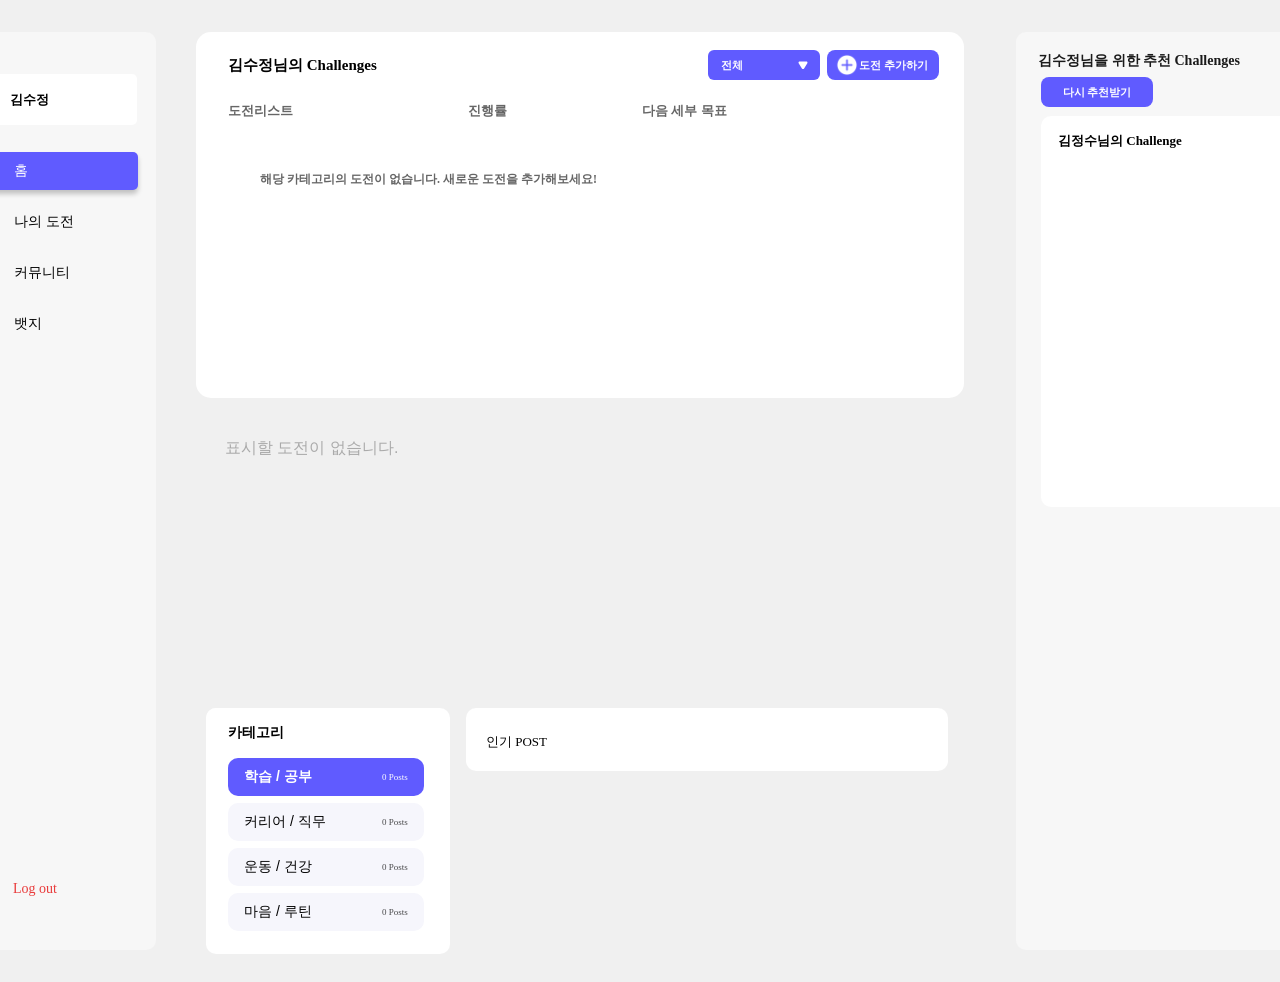
==== commit bde7562d: "feat : home 화면에 나의 도전, 커뮤니티 요소 추가" ====
--- a/index/index.html
+++ b/index/index.html
@@ -2,68 +2,67 @@
 <html lang="ko">
 
 <head>
-    <meta charset="UTF-8" />
-    <meta name="viewport" content="width=1512, initial-scale=1.0" />
-    <title>도전</title>
-    <link rel="stylesheet" href="index.css" />
-    <link rel="stylesheet" href="home/home.css" />
-    <link rel="stylesheet" href="my-challenge/myChallenge.css" />
-    <link rel="stylesheet" href="my-challenge/challengeAdd.css" />
-    <link rel="stylesheet" href="my-challenge/challengeDetail.css" />
-    <link rel="stylesheet" href="my-challenge/certAdd.css" />
-    <link rel="stylesheet" href="my-challenge/certDetail.css" />
-    <link rel="stylesheet" href="community/community.css" />
-    <link rel="stylesheet" href="community/postAdd.css" />
-    <link rel="stylesheet" href="community/communityDetail.css" />
-    <link rel="stylesheet" href="badge/badge.css" />
+  <meta charset="UTF-8" />
+  <meta name="viewport" content="width=1512, initial-scale=1.0" />
+  <title>도전</title>
+  <link rel="stylesheet" href="index.css" />
+  <link rel="stylesheet" href="home/home.css" />
+  <link rel="stylesheet" href="my-challenge/myChallenge.css" />
+  <link rel="stylesheet" href="my-challenge/challengeAdd.css" />
+  <link rel="stylesheet" href="my-challenge/challengeDetail.css" />
+  <link rel="stylesheet" href="my-challenge/certAdd.css" />
+  <link rel="stylesheet" href="my-challenge/certDetail.css" />
+  <link rel="stylesheet" href="community/community.css" />
+  <link rel="stylesheet" href="community/postAdd.css" />
+  <link rel="stylesheet" href="community/communityDetail.css" />
 </head>
 
 <body>
-    <div class="spa-bg">
-        <div class="app-root">
-            <!-- 사이드바 -->
-            <div class="sideBar">
-                <!-- 상단: 프로필 + 메뉴 -->
-                <div class="sideBar_topSection">
-                    <div class="sideBar_profileBox">
-                        <div class="sideBar_profileImg"></div>
-                        <div class="sideBar_profileName">김수정</div>
-                    </div>
+  <div class="spa-bg">
+    <div class="app-root">
+      <!-- 사이드바 -->
+      <div class="sideBar">
+        <!-- 상단: 프로필 + 메뉴 -->
+        <div class="sideBar_topSection">
+          <div class="sideBar_profileBox">
+            <div class="sideBar_profileImg"></div>
+            <div class="sideBar_profileName">김수정</div>
+          </div>
 
-                    <div class="sideBar_menu">
-                        <button class="sideBar_Box active" data-page="home">
-                            <img src="../assets/Home.svg" class="sideBar_icon" />
-                            <span class="sideBar_text">홈</span>
-                        </button>
-                        <button class="sideBar_Box" data-page="myChallenge">
-                            <img src="../assets/Challenge.svg" class="sideBar_icon" />
-                            <span class="sideBar_text">나의 도전</span>
-                        </button>
-                        <button class="sideBar_Box" data-page="community">
-                            <img src="../assets/Community.svg" class="sideBar_icon" />
-                            <span class="sideBar_text">커뮤니티</span>
-                        </button>
-                        <button class="sideBar_Box" data-page="badge">
-                            <img src="../assets/Badge.svg" class="sideBar_icon" />
-                            <span class="sideBar_text">뱃지</span>
-                        </button>
-                    </div>
-                </div>
+          <div class="sideBar_menu">
+            <button class="sideBar_Box active" data-page="home">
+              <img src="../assets/Home.svg" class="sideBar_icon" />
+              <span class="sideBar_text">홈</span>
+            </button>
+            <button class="sideBar_Box" data-page="myChallenge">
+              <img src="../assets/Challenge.svg" class="sideBar_icon" />
+              <span class="sideBar_text">나의 도전</span>
+            </button>
+            <button class="sideBar_Box" data-page="community">
+              <img src="../assets/Community.svg" class="sideBar_icon" />
+              <span class="sideBar_text">커뮤니티</span>
+            </button>
+            <button class="sideBar_Box" data-page="badge">
+              <img src="../assets/Badge.svg" class="sideBar_icon" />
+              <span class="sideBar_text">뱃지</span>
+            </button>
+          </div>
+        </div>
 
-                <!-- 하단: 로그아웃 버튼 -->
-                <button class="sideBar_logoutBox">
-                    <img src="../assets/Logout.svg" class="sideBar_icon" />
-                    <span class="sideBar_logoutText">Log out</span>
-                </button>
-            </div>
+        <!-- 하단: 로그아웃 버튼 -->
+        <button class="sideBar_logoutBox">
+          <img src="../assets/Logout.svg" class="sideBar_icon" />
+          <span class="sideBar_logoutText">Log out</span>
+        </button>
+      </div>
 
-            <!-- SPA 메인 영역 -->
-            <div id="mainArea" class="challenge-content-wrap">
-                <!-- 동적으로 콘텐츠 로딩 -->
-            </div>
-        </div>
+      <!-- SPA 메인 영역 -->
+      <div id="mainArea" class="challenge-content-wrap">
+        <!-- 동적으로 콘텐츠 로딩 -->
+      </div>
     </div>
-    <script src="index.js"></script>
+  </div>
+  <script src="index.js"></script>
 </body>
 
-</html>+</html>
--- a/index/home/home.css
+++ b/index/home/home.css
@@ -1,8 +1,6 @@
 body {
     margin: 0;
     background: #F0F0F0;
-    font-family: 'Noto Sans KR', sans-serif;
-
 }
 
 .home-topBox {
@@ -12,8 +10,8 @@
     flex-shrink: 0;
     border-radius: 15px;
     background: #FFF;
-    margin-top: 32px;
-    margin-left: 50px;
+    margin-top: 0px;
+    margin-left: 40px;
     margin-right: 32px;
     padding-top: 18px;
 }
@@ -135,50 +133,6 @@
     display: block;
 }
 
-/*도전리스트 */
-.challenge-list-header {
-    display: flex;
-    width: 100%;
-    color: #666;
-    font-family: "Segoe UI";
-    font-size: 13px;
-    font-weight: 600;
-    line-height: normal;
-    margin: 22px 32px 20px 32px;
-    align-items: center;
-}
-
-.challenge-list-header>div:first-child {
-    width: 210px;
-    text-align: left;
-    padding: 0;
-    margin: 0;
-    font-size: 13px;
-    font-family: "Segoe UI";
-    font-weight: 600;
-}
-
-.challenge-list-header>div:nth-child(2) {
-    width: 128px;
-    text-align: left;
-    padding: 0;
-    margin-left: 30px;
-    font-size: 13px;
-    font-family: "Segoe UI";
-    font-weight: 600;
-}
-
-.challenge-list-header>div:last-child {
-    width: 290px;
-    text-align: left;
-    padding: 0;
-    margin-left: 46px;
-    font-size: 13px;
-    font-family: "Segoe UI";
-    font-weight: 600;
-}
-
-
 .home-listBox {
     width: 760px;
     height: 250px;
@@ -187,18 +141,6 @@
     overflow-x: hidden;
 }
 
-.challenge-list {
-    flex: 1;
-    min-height: 0;
-    max-height: 650px;
-    overflow-y: auto;
-    overflow-x: hidden;
-    display: flex;
-    flex-direction: column;
-    gap: 16px;
-    padding: 0 32px;
-}
-
 .home-listBox::-webkit-scrollbar {
     width: 6px;
     border-radius: 6px;
@@ -209,106 +151,6 @@
     background: #ccc;
     border-radius: 6px;
 }
-
-
-.challenge-row {
-    display: flex;
-    align-items: center;
-    border-radius: 8px;
-}
-
-.challenge-info {
-    width: 210px;
-    min-width: 210px;
-    max-width: 210px;
-    display: flex;
-    align-items: center;
-}
-
-.challenge-icon {
-    width: 35px;
-    height: 35px;
-    background: #dadada;
-    border-radius: 50%;
-    margin-right: 12px;
-}
-
-.challenge-info-texts {
-    display: flex;
-    flex-direction: column;
-    gap: 4px;
-}
-
-.challenge-date {
-    color: #757575;
-    font-family: "Segoe UI";
-    font-size: 11px;
-    font-weight: 600;
-}
-
-.challenge-title {
-    color: #000;
-    font-family: "Segoe UI";
-    font-size: 13px;
-    font-weight: 600;
-}
-
-.challenge-progress {
-    width: 128px;
-    min-width: 128px;
-    max-width: 128px;
-    display: flex;
-    flex-direction: column;
-    align-items: flex-start;
-    gap: 6px;
-    padding: 0;
-    margin-left: 30px;
-}
-
-.progress-percent {
-    font-family: "Segoe UI";
-    font-size: 13px;
-    font-weight: 600;
-    text-align: left;
-    margin: 0;
-    padding: 0;
-}
-
-.progress-bar-bg {
-    width: 100%;
-    min-width: 0;
-    height: 4px;
-    background: #D9D9D9;
-    border-radius: 5px;
-    overflow: hidden;
-    margin: 0;
-}
-
-.progress-bar {
-    height: 100%;
-    background: #605BFF;
-    border-radius: 5px;
-}
-
-.challenge-goal {
-    width: 290px;
-    min-width: 290px;
-    max-width: 290px;
-    height: 30px;
-    border-radius: 5px;
-    background: rgba(255, 222, 91, 0.18);
-    padding-left: 10px;
-    color: #000;
-    font-family: "Segoe UI";
-    font-size: 13px;
-    font-weight: 600;
-    display: flex;
-    align-items: center;
-    margin: 0;
-    margin-left: 46px;
-}
-
-/*==========사이드바 CSS =========*/
 
 .home-side-wrapper {
     background: #F7F7F7;
@@ -467,24 +309,31 @@
 /*====== 밑 박스 ======*/
 .home-bottomBox {
     width: 768px;
-    flex-shrink: 0;
-    border-radius: 15px;
     margin-top: 35px;
     margin-left: 50px;
-    position: absolute
-}
-
-.home-bottomLeft {
-    width: 209.957px;
+  }
+  
+  .home-bottomInner {
+    display: flex;
+    flex-direction: row;
+    gap: 50px;
+  }
+  
+  .home-bottomLeft {
+    width: 210px;
     height: 244px;
-    flex-shrink: 0;
-    border-radius: 10px;
-    border: 2px solid #A7A7A7;
+    border-radius: 10px;
     background: #FFF;
-    flex-direction: row;
-    position: relative;
+    display: flex;
+    flex-direction: column;
     z-index: 2;
-}
+  }
+  
+  .home-bottomRight {
+    width: 550px;
+    flex-shrink: 0;
+  }
+  
 
 .home-leftTitle {
     margin-top: 15px;
@@ -540,63 +389,106 @@
     background: #ccc;
     border-radius: 6px;
 }
-
-/*인기POST*/
-.home-bottomRight {
-    position: absolute;
-    top: 0px;
-    width: 559.886px;
-    height: 244px;
-    flex-shrink: 0;
-    border-radius: 10px;
-    background: white;
-    margin-left: 209px;
-    z-index: 1;
-}
-
-.post-card {
-    width: 518px;
-    height: 52px;
-    flex-shrink: 0;
-    border-radius: 10px;
-    border: 1px solid rgba(117, 117, 117, 0.50);
-    background: #FFF;
-}
-
-.post-card-content {
-    display: flex;
-    align-items: center;
-    width: 100%;
-    gap: 12px;
-}
-
-.post-texts {
-    flex: 1;
-}
-
-.post-title {
+.home-popular-posts-box {
+    width: 482px;
+    background: #fff;
+    border-radius: 10px;
+    padding: 10px 20px;
+    box-sizing: border-box;
+  }
+  .home-popular-posts-title {
     color: #000;
     font-family: Lato;
     font-size: 13px;
-    font-style: normal;
     font-weight: 500;
-    line-height: normal;
-}
-
-.post-content {
+    margin-top: 15px;
+    margin-bottom: 10px;
+  }
+  .home-popular-post-list {
+    display: flex;
+    flex-direction: column;
+    gap: 10px;
+  }
+  .home-popular-post-item {
+    display: flex;
+    align-items: center;
+    background: #fff;
+    border-radius: 10px;
+    border: 1.5px solid #ddd;
+    padding: 10px 16px;
+    box-sizing: border-box;
+    min-height: 52px;
+  }
+  .home-popular-post-thumb {
+    width: 40px;
+    height: 30px;
+    border-radius: 8px;
+    background: #D9D9D9;
+    flex-shrink: 0;
+    margin-right: 10px;
+  }
+  .home-popular-post-content {
+    flex: 1;
+    display: flex;
+    flex-direction: column;
+    justify-content: center;
+  }
+  .home-popular-post-title {
+    color: #000;
+    font-family: Lato;
+    font-size: 12px;
+    font-weight: 500;
+    margin-bottom: 3px;
+    line-height: 1.3;
+  }
+  .home-popular-post-desc {
     color: #757575;
     font-family: Lato;
     font-size: 9px;
-    font-style: normal;
     font-weight: 500;
-    line-height: normal;
-}
-
-.post-likes {
+    letter-spacing: -0.2px;
+  }
+  .home-popular-post-like {
+    display: flex;
+    align-items: center;
+    gap: 6px;
+    margin-left: 18px;
+    min-width: 50px;
+    justify-content: flex-end;
+  }
+  .like-icon {
+    font-size: 11px;
+    color: #222;
+    margin-right: 3px;
+    vertical-align: middle;
+  }
+  .like-count {
     color: #000;
     font-family: Pretendard;
     font-size: 11px;
-    font-style: normal;
     font-weight: 500;
     line-height: 16.667px;
-}+    vertical-align: middle;
+  }
+  .layout-wrapper {
+    display: flex;
+    flex-direction: row;
+    gap: 20px;
+    margin-top: 32px;
+  }
+  
+  .home-container {
+    width: 768px;
+    display: flex;
+    flex-direction: column;
+  }
+  
+  .home-side-wrapper {
+    background: #F7F7F7;
+    border-radius: 10px;
+    width: 322px;
+    height: 918px;
+    flex-shrink: 0;
+    margin-top: 0 !important;
+  }
+  
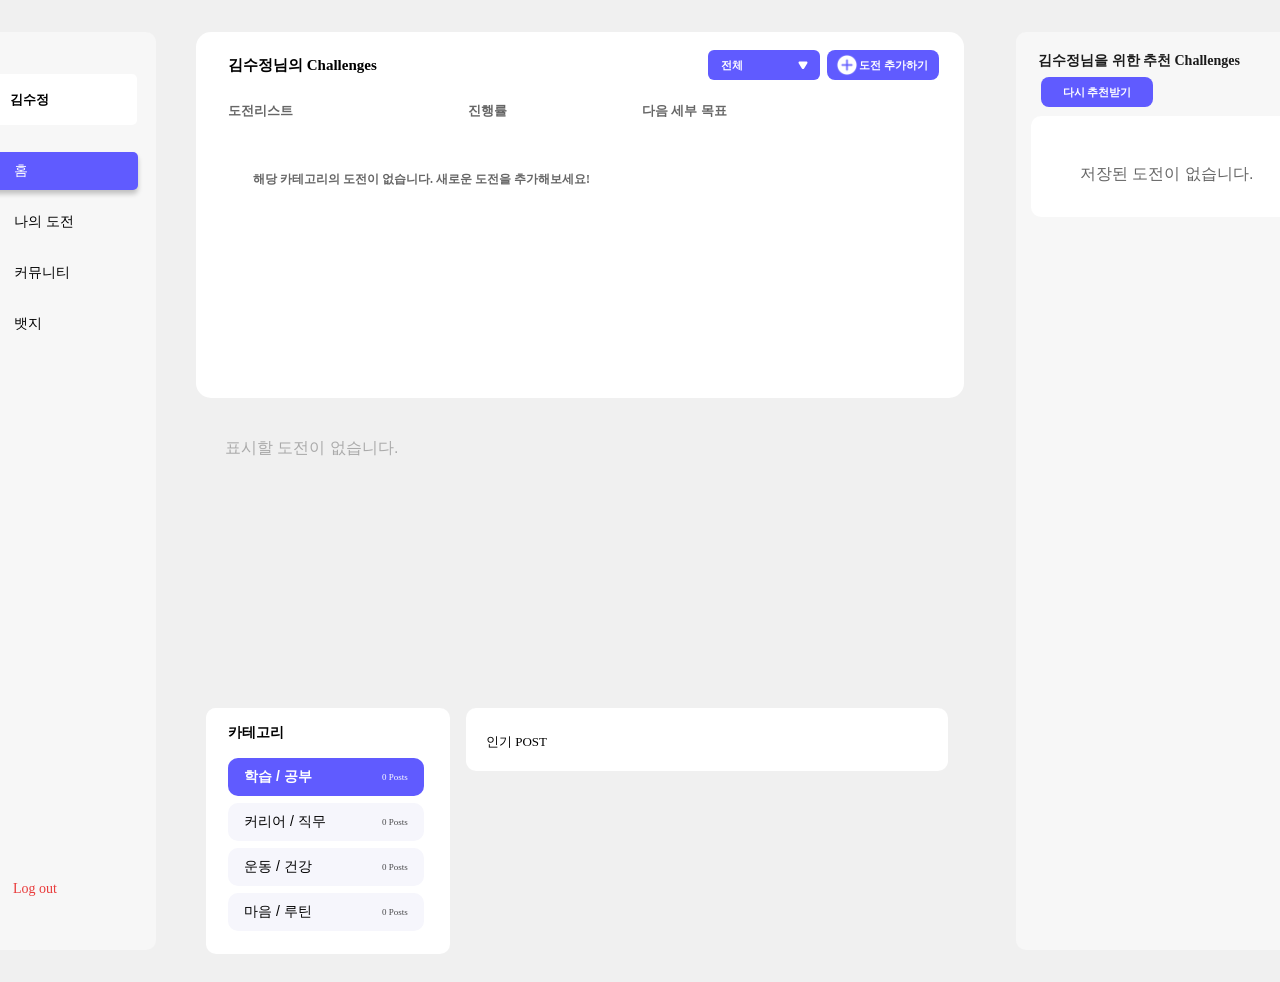
==== commit 3f50fc40: "트리 기능 추가" ====
--- a/index/index.html
+++ b/index/index.html
@@ -15,6 +15,10 @@
   <link rel="stylesheet" href="community/community.css" />
   <link rel="stylesheet" href="community/postAdd.css" />
   <link rel="stylesheet" href="community/communityDetail.css" />
+  <link rel="stylesheet" href="badge/badge.css" />
+  <link rel="stylesheet" href="badge/tree.css" />
+
+
 </head>
 
 <body>
@@ -65,4 +69,4 @@
   <script src="index.js"></script>
 </body>
 
-</html>
+</html>
--- a/index/home/home.css
+++ b/index/home/home.css
@@ -20,7 +20,6 @@
     height: 30px;
     width: 768px;
     display: flex;
-    display: flex;
     align-items: center;
 }
 
@@ -57,10 +56,8 @@
     display: flex;
     align-items: center;
     padding-left: 8px;
-
-}
-
-/*드롭다운메뉴*/
+}
+
 .dropdown {
     position: relative;
     display: inline-block;
@@ -136,6 +133,7 @@
 .home-listBox {
     width: 760px;
     height: 250px;
+    padding-left: 25px;
     background-color: transparent;
     overflow-y: auto;
     overflow-x: hidden;
@@ -191,14 +189,17 @@
 
 .home-suggestBox {
     width: 274px;
-    height: 375px;
     flex-shrink: 0;
     border-radius: 10px;
     background: #FFF;
-    margin-left: 25px;
+    margin-left: 15px;
     margin-top: 9px;
     padding-top: 16px;
-}
+    padding-left: 17px;
+    display: flex;
+    flex-direction: column;
+}
+
 
 .home-suggestTitle {
     color: #000;
@@ -207,11 +208,80 @@
     font-style: normal;
     font-weight: 600;
     line-height: normal;
-    margin-left: 17px;
-}
-
-
-/*====중간 챌린지 카드=======*/
+}
+
+.home-randomCategory {
+    color: #757575;
+    font-family: "Segoe UI";
+    font-size: 11px;
+    font-style: normal;
+    font-weight: 600;
+    line-height: normal;
+    margin-top: 17px;
+}
+
+.home-randomChallengeTitle {
+    color: #000;
+    font-family: "Segoe UI";
+    font-size: 13px;
+    font-style: normal;
+    font-weight: 600;
+    line-height: normal;
+    margin-bottom: 11px;
+}
+
+.home-randomDetailTitle {
+    color: #757575;
+    font-family: "Segoe UI";
+    font-size: 11px;
+    font-style: normal;
+    font-weight: 600;
+    line-height: normal;
+    margin-top: 7px;
+    margin-bottom: 7px;
+}
+
+.home-randomDetailGoals {
+    width: 245px;
+    height: 30px;
+    flex-shrink: 0;
+    border-radius: 5px;
+    background: rgba(255, 222, 91, 0.18);
+    color: #000;
+    font-family: "Segoe UI";
+    font-size: 13px;
+    font-style: normal;
+    font-weight: 600;
+    line-height: 15px;
+    margin-bottom: 7px;
+    display: flex;
+    flex-direction: column;
+    justify-content: center;
+    padding-left: 8px;
+}
+
+.home-randomAddBtn {
+    width: 112px;
+    height: 30px;
+    flex-shrink: 0;
+    border-radius: 8px;
+    background: #605BFF;
+    margin-left: 7px;
+    border: none;
+    color: #FFF;
+    font-family: "Segoe UI";
+    font-size: 11px;
+    font-style: normal;
+    font-weight: 600;
+    line-height: 15px;
+    display: flex;
+    align-items: center;
+    padding-left: 8px;
+    margin-top: 39px;
+    margin-left: 137px;
+    margin-bottom: 13px;
+}
+
 .home-middleBox {
     width: 768px;
     height: 275px;
@@ -222,7 +292,7 @@
 .home-side-cards {
     display: flex;
     flex-direction: row;
-    flex-wrap: nowrap;
+    flex-wrap: wrap;
     overflow-x: auto;
     overflow-y: hidden;
     gap: 26px;
@@ -242,7 +312,6 @@
 
 .home-cert-card {
     flex-shrink: 0;
-    /* 줄어들지 않게 고정 */
     width: 233px;
     height: 273px;
     background: #fff;
@@ -253,7 +322,6 @@
     align-items: flex-start;
     box-sizing: border-box;
     margin: 0;
-    /* 여백은 gap으로 */
 }
 
 
@@ -306,20 +374,19 @@
     text-decoration: underline;
 }
 
-/*====== 밑 박스 ======*/
 .home-bottomBox {
     width: 768px;
     margin-top: 35px;
     margin-left: 50px;
-  }
-  
-  .home-bottomInner {
+}
+
+.home-bottomInner {
     display: flex;
     flex-direction: row;
     gap: 50px;
-  }
-  
-  .home-bottomLeft {
+}
+
+.home-bottomLeft {
     width: 210px;
     height: 244px;
     border-radius: 10px;
@@ -327,13 +394,13 @@
     display: flex;
     flex-direction: column;
     z-index: 2;
-  }
-  
-  .home-bottomRight {
+}
+
+.home-bottomRight {
     width: 550px;
     flex-shrink: 0;
-  }
-  
+}
+
 
 .home-leftTitle {
     margin-top: 15px;
@@ -347,69 +414,94 @@
     line-height: normal;
 }
 
-.home-categoryBox {
-    margin-left: 22px;
-    margin-top: 16px;
-    width: 178px;
-    height: 160px;
-    display: flex;
-    flex-direction: column;
-    overflow-x: hidden;
+.home-category-item {
+    padding: 10px 16px;
+    border-radius: 10px;
+    background: #f6f6fc;
+    color: #000;
+    font-size: 14px;
+    font-weight: 500;
+    display: flex;
+    justify-content: space-between;
+    align-items: center;
+    cursor: pointer;
+    white-space: nowrap;
+}
+
+.home-category-item.selected {
+    background: #605BFF;
+    color: #FFF;
+    font-weight: 900;
+}
+
+.home-category-item.selected .home-category-count {
+    color: #fff;
+    opacity: 1;
+}
+
+.home-category-count {
+    color: #000;
+    font-family: Lato;
+    font-size: 9px;
+    font-weight: 500;
+    opacity: 0.7;
+    margin-left: 8px;
+}
+
+.category-vertical-scroll {
+    display: flex;
+    flex-direction: column;
+    gap: 7px;
+    max-height: 180px;
     overflow-y: auto;
-}
-
-.home-categoryBtn {
-    width: 162.643px;
-    height: 53px;
-    flex-shrink: 0;
-    border-radius: 10px;
-    background: transparent;
-    color: black;
-    font-family: Lato;
-    font-size: 14px;
-    font-style: normal;
-    font-weight: 900;
-    line-height: normal;
-    border: none;
-}
-
-.home-categoryBtn.selected,
-.home-categoryBtn:hover {
-    background: #605BFF;
-    color: #fff;
-}
-
-.home-categoryBox::-webkit-scrollbar {
+    padding-right: 4px;
+}
+
+.home-category-vertical-scroll::-webkit-scrollbar {
     width: 6px;
-    border-radius: 6px;
-    background: #f3f3f3;
-}
-
-.home-categoryBox::-webkit-scrollbar-thumb {
-    background: #ccc;
-    border-radius: 6px;
-}
+    background: #ececff;
+    border-radius: 6px;
+}
+
+.home-category-vertical-scroll::-webkit-scrollbar-thumb {
+    background: #605BFF44;
+    border-radius: 6px;
+}
+
+.home-category-vertical-scroll {
+    display: flex;
+    flex-direction: column;
+    gap: 7px;
+    max-height: 180px;
+    overflow-y: auto;
+    padding-right: 4px;
+}
+
+
 .home-popular-posts-box {
     width: 482px;
     background: #fff;
     border-radius: 10px;
     padding: 10px 20px;
     box-sizing: border-box;
-  }
-  .home-popular-posts-title {
+}
+
+.home-popular-posts-title {
     color: #000;
     font-family: Lato;
     font-size: 13px;
     font-weight: 500;
     margin-top: 15px;
     margin-bottom: 10px;
-  }
-  .home-popular-post-list {
+}
+
+.home-popular-post-list {
     display: flex;
     flex-direction: column;
     gap: 10px;
-  }
-  .home-popular-post-item {
+}
+
+.home-popular-post-item {
     display: flex;
     align-items: center;
     background: #fff;
@@ -418,77 +510,84 @@
     padding: 10px 16px;
     box-sizing: border-box;
     min-height: 52px;
-  }
-  .home-popular-post-thumb {
+}
+
+.home-popular-post-thumb {
     width: 40px;
     height: 30px;
     border-radius: 8px;
     background: #D9D9D9;
     flex-shrink: 0;
     margin-right: 10px;
-  }
-  .home-popular-post-content {
+}
+
+.home-popular-post-content {
     flex: 1;
     display: flex;
     flex-direction: column;
     justify-content: center;
-  }
-  .home-popular-post-title {
+}
+
+.home-popular-post-title {
     color: #000;
     font-family: Lato;
     font-size: 12px;
     font-weight: 500;
     margin-bottom: 3px;
     line-height: 1.3;
-  }
-  .home-popular-post-desc {
+}
+
+.home-popular-post-desc {
     color: #757575;
     font-family: Lato;
     font-size: 9px;
     font-weight: 500;
     letter-spacing: -0.2px;
-  }
-  .home-popular-post-like {
+}
+
+.home-popular-post-like {
     display: flex;
     align-items: center;
     gap: 6px;
     margin-left: 18px;
     min-width: 50px;
     justify-content: flex-end;
-  }
-  .like-icon {
+}
+
+.like-icon {
     font-size: 11px;
     color: #222;
     margin-right: 3px;
     vertical-align: middle;
-  }
-  .like-count {
+}
+
+.like-count {
     color: #000;
     font-family: Pretendard;
     font-size: 11px;
     font-weight: 500;
     line-height: 16.667px;
     vertical-align: middle;
-  }
-  .layout-wrapper {
+}
+
+.layout-wrapper {
     display: flex;
     flex-direction: row;
     gap: 20px;
     margin-top: 32px;
-  }
-  
-  .home-container {
+}
+
+.home-container {
     width: 768px;
     display: flex;
     flex-direction: column;
-  }
-  
-  .home-side-wrapper {
+}
+
+.home-side-wrapper {
     background: #F7F7F7;
     border-radius: 10px;
     width: 322px;
     height: 918px;
     flex-shrink: 0;
     margin-top: 0 !important;
-  }
-  +}
--- a/index/my-challenge/challengeAdd.css
+++ b/index/my-challenge/challengeAdd.css
@@ -17,6 +17,7 @@
   justify-content: center;
   padding: 0;
 }
+
 .close-btn img {
   width: 28px;
   height: 28px;
@@ -112,7 +113,7 @@
 }
 
 .category-btn {
-  padding: 8px 16px;
+  padding: 10px 12px;
   background: rgba(0, 0, 0, 0.05);
   border: none;
   border-radius: 8px;
--- a/index/my-challenge/challengeDetail.css
+++ b/index/my-challenge/challengeDetail.css
@@ -2,14 +2,15 @@
   margin: 0;
   background: #fff;
 }
+
 .challenge-detail-outer {
-  position: relative; 
+  position: relative;
 }
 
 .global-close-btn {
   position: absolute;
-  top: 50px;    
-  right: 20px;     
+  top: 50px;
+  right: 20px;
   width: 36px;
   height: 36px;
   background: none;
@@ -46,23 +47,27 @@
   flex-direction: column;
   min-width: 0;
 }
+
 .challenge-detail-header {
   display: flex;
   gap: 10px;
   margin-bottom: 78px;
   align-items: flex-start;
 }
+
 .challenge-detail-thumb {
   width: 260px;
   height: 260px;
   border-radius: 12px;
   background: #eee;
 }
+
 .challenge-detail-info {
   display: flex;
   flex-direction: column;
   gap: 10px;
 }
+
 .challenge-detail-category {
   display: inline-flex;
   align-items: center;
@@ -76,6 +81,7 @@
   margin-bottom: 7px;
   width: fit-content;
 }
+
 .challenge-detail-title {
   color: #000;
   font-family: "Segoe UI";
@@ -83,6 +89,7 @@
   font-weight: 600;
   margin-bottom: 7px;
 }
+
 .challenge-detail-date {
   background: rgba(255, 222, 91, 0.18);
   border-radius: 5px;
@@ -93,6 +100,7 @@
   margin-bottom: 10px;
   display: inline-block;
 }
+
 .challenge-detail-dday {
   color: #000;
   font-family: "Segoe UI";
@@ -101,6 +109,7 @@
   margin-bottom: 4px;
   display: block;
 }
+
 .challenge-detail-public {
   display: inline-flex;
   align-items: center;
@@ -122,15 +131,18 @@
   width: 540px;
   box-sizing: border-box;
 }
+
 .challenge-detail-progress-box {
   margin: 0px 0 22px 0;
 }
+
 .challenge-detail-progress-label {
   margin-bottom: 9px;
   color: #000;
   font-size: 20px;
   font-weight: 600;
 }
+
 .progress-bar-bg {
   width: 100%;
   height: 16px;
@@ -138,6 +150,7 @@
   border-radius: 6px;
   margin: 4px 0;
 }
+
 #progressBar {
   height: 16px;
   background: #605bff;
@@ -152,11 +165,31 @@
   gap: 18px;
   margin-bottom: 29px;
 }
+
 .goals-block {
   display: flex;
   flex-direction: column;
   gap: 10px;
 }
+
+.goalBox {
+  overflow-y: auto;
+  overflow-x: hidden;
+  flex-wrap: nowrap;
+  max-height: 130px;
+}
+
+.goalBox::-webkit-scrollbar {
+  width: 6px;
+  border-radius: 6px;
+  background: #f3f3f3;
+}
+
+.goalBox::-webkit-scrollbar-thumb {
+  background: #ccc;
+  border-radius: 6px;
+}
+
 .goals-block span {
   color: #000;
   font-family: "Segoe UI";
@@ -165,14 +198,24 @@
   line-height: 15px;
   margin-bottom: 2px;
 }
-.goals-block .completed { color: #000000; }
-.goals-block .inprogress { color: #000000; }
-#completedGoalList, #inprogressGoalList {
+
+.goals-block .completed {
+  color: #000000;
+}
+
+.goals-block .inprogress {
+  color: #000000;
+}
+
+#completedGoalList,
+#inprogressGoalList {
   list-style: none;
   padding: 0;
   margin: 0;
 }
-#completedGoalList li, #inprogressGoalList li {
+
+#completedGoalList li,
+#inprogressGoalList li {
   display: flex;
   align-items: center;
   width: 100%;
@@ -181,7 +224,9 @@
   padding: 0;
   box-sizing: border-box;
 }
-.goal-checkbox-btn, .goal-checkbox-static {
+
+.goal-checkbox-btn,
+.goal-checkbox-static {
   width: 35px;
   height: 35px;
   min-width: 35px;
@@ -195,12 +240,16 @@
   flex-shrink: 0;
   cursor: pointer;
 }
-.goal-checkbox-btn img, .goal-checkbox-static img {
+
+.goal-checkbox-btn img,
+.goal-checkbox-static img {
   width: 100%;
   height: 100%;
   display: block;
 }
-.goal-text-box, .goal-text-box.inprogress {
+
+.goal-text-box,
+.goal-text-box.inprogress {
   flex: 1;
   display: flex;
   align-items: center;
@@ -214,9 +263,11 @@
   box-sizing: border-box;
   height: 30px;
 }
+
 .goal-text-box {
   background: rgba(143, 143, 143, 0.18);
 }
+
 .goal-text-box.inprogress {
   background: rgba(255, 222, 91, 0.18);
 }
@@ -235,6 +286,7 @@
   align-items: center;
   justify-content: center;
 }
+
 .challenge-detail-edit-btn,
 .challenge-detail-cert-btn {
   background: #605bff;
@@ -270,11 +322,12 @@
   padding: 0 30px 0 0;
   border: none;
 }
+
 .challenge-records-card-bg {
   flex: 1;
   display: flex;
   flex-direction: column;
-  align-items: center; 
+  align-items: center;
   min-height: 740px;
   height: 100%;
   overflow: visible;
@@ -285,6 +338,7 @@
   padding: 0 0 20px 0;
   align-items: stretch;
 }
+
 .challenge-records-header-bar {
   display: inline-block;
   background: #605bff;
@@ -296,18 +350,29 @@
   border-radius: 8px;
   margin-bottom: 14px;
 }
-.challenge-records-calendar { margin-top: 0; }
-.challenge-records-list { margin-top: 20px; margin-bottom: 10px; }
+
+.challenge-records-calendar {
+  margin-top: 0;
+}
+
+.challenge-records-list {
+  margin-top: 20px;
+  margin-bottom: 10px;
+}
+
 .calendar {
   background: #F6F5F5;
   border-radius: 8px;
   padding: 32px;
 }
+
 .calendar-header {
   display: flex;
-  justify-content: center;     /* 중앙정렬 */
-  align-items: center;
-  gap: 24px;                   /* 버튼과 월 사이 여백 */
+  justify-content: center;
+  /* 중앙정렬 */
+  align-items: center;
+  gap: 24px;
+  /* 버튼과 월 사이 여백 */
   color: #000;
   font-family: Inter;
   font-size: 18px;
@@ -340,6 +405,7 @@
   grid-template-columns: repeat(7, 1fr);
   gap: 5px;
 }
+
 .calendar-day-header {
   text-align: center;
   color: #000;
@@ -349,6 +415,7 @@
   line-height: 150%;
   padding: 0px 0 8px 0;
 }
+
 .calendar-day {
   aspect-ratio: 1;
   display: flex;
@@ -370,6 +437,7 @@
   color: #fff;
   font-weight: 700;
 }
+
 .calendar-day.other-month {
   color: #BFBFBF;
   font-family: Inter;
@@ -378,6 +446,7 @@
   line-height: 150%;
   background: transparent;
 }
+
 .calendar-day-inner {
   position: relative;
   width: 28px;
@@ -386,6 +455,7 @@
   align-items: center;
   justify-content: center;
 }
+
 .calendar-dot {
   position: absolute;
   top: -5px;
@@ -403,6 +473,7 @@
   min-height: 200px;
   padding: 0 8px 14px 8px;
 }
+
 .challenge-record-card {
   display: flex;
   align-items: flex-start;
@@ -413,7 +484,8 @@
   gap: 12px;
   margin-bottom: 10px;
 }
-.challenge-record-card > .record-thumb {
+
+.challenge-record-card>.record-thumb {
   width: 100px;
   height: 100px;
   border-radius: 8px;
@@ -421,6 +493,7 @@
   margin-right: 6px;
   flex-shrink: 0;
 }
+
 .challenge-record-card .record-date {
   margin-bottom: 8px;
   color: rgba(0, 0, 0, 0.50);
@@ -429,6 +502,7 @@
   font-weight: 400;
   line-height: 20px;
 }
+
 .challenge-record-card .record-title {
   color: #000;
   font-family: "Segoe UI";
@@ -441,6 +515,7 @@
   border-radius: 5px;
   margin-bottom: 10px;
 }
+
 .record-content-title {
   display: block;
   color: #000;
@@ -453,6 +528,7 @@
   overflow: hidden;
   text-overflow: ellipsis;
 }
+
 .record-content-body {
   display: -webkit-box;
   color: #757575;
@@ -467,6 +543,7 @@
   text-overflow: ellipsis;
   white-space: normal;
 }
+
 .challenge-record-card .record-detail {
   flex: 1;
   display: flex;
@@ -479,18 +556,23 @@
   background: #605bff;
   color: #FFF;
   border: none;
-  margin: 5px auto 30px auto;   
-  align-self: center;            
-}
+  margin: 5px auto 30px auto;
+  align-self: center;
+}
+
 .modal-overlay {
   position: fixed;
   z-index: 9999;
-  left: 0; top: 0; right: 0; bottom: 0;
+  left: 0;
+  top: 0;
+  right: 0;
+  bottom: 0;
   background: rgba(36, 36, 53, 0.18);
   display: flex;
   align-items: center;
   justify-content: center;
 }
+
 .delete-modal-content {
   background: #fff;
   border-radius: 18px;
@@ -506,8 +588,15 @@
 }
 
 @keyframes modalPop {
-  from { transform: scale(0.93); opacity: 0; }
-  to   { transform: scale(1); opacity: 1; }
+  from {
+    transform: scale(0.93);
+    opacity: 0;
+  }
+
+  to {
+    transform: scale(1);
+    opacity: 1;
+  }
 }
 
 .delete-modal-head {
@@ -520,7 +609,7 @@
   flex-direction: row;
   gap: 12px;
   align-items: center;
-  justify-content: center; 
+  justify-content: center;
   box-sizing: border-box;
 }
 
@@ -531,7 +620,7 @@
   font-size: 14px;
   font-style: normal;
   font-weight: 400;
-  line-height: 20px; 
+  line-height: 20px;
   border-radius: 6px;
   padding: 8px 16px 7px 16px;
   margin-right: 7px;
@@ -586,6 +675,7 @@
   background: #605BFF;
 }
 
-.modal-btn-cancel:hover, .modal-btn-confirm:hover {
+.modal-btn-cancel:hover,
+.modal-btn-confirm:hover {
   filter: brightness(0.93);
-}
+}
--- a/index/community/postAdd.css
+++ b/index/community/postAdd.css
@@ -113,6 +113,10 @@
   color: #bbb;
   cursor: pointer;
   z-index: 2;
+}
+.post-add-close-btn img {
+  width: 28px;
+  height: 28px;
 }
 
 .post-add-cert-list {
--- a/index/community/communityDetail.css
+++ b/index/community/communityDetail.css
@@ -18,7 +18,9 @@
   border-radius: 10px;
   display: flex;
   position: relative;
-  overflow: hidden;
+  height: auto;           
+  min-height: 918px;  
+  overflow: visible;     
 }
 
 .detail-main {
@@ -36,6 +38,7 @@
   height: 674px;
   background: #d1d1d1;
   border-radius: 6px;
+  margin-top: 30px;
   margin-bottom: 22px;
 }
 
@@ -45,7 +48,6 @@
   min-width: 0;
 }
 
-/* 👍 좋아요 & 📅 날짜 */
 .detail-like-fixed {
   position: absolute;
   top: 0;
@@ -89,13 +91,12 @@
   line-height: 20px;
 }
 
-/* 작성자 및 메타정보 */
 .detail-row {
   display: flex;
   align-items: center;
   gap: 8px;
   margin-bottom: 10px;
-  margin-top: 20px;
+  margin-top: 10px;
 }
 
 .profile-image {
@@ -159,14 +160,13 @@
   padding: 4px 14px;
 }
 
-.detail-title {
+.community-detail-title {
   color: #000;
   font-family: Lato;
   font-size: 15px;
   font-style: normal;
   font-weight: 500;
   line-height: 1.6;
-  margin: 12px 0 7px 0;
   letter-spacing: -0.6px;
 }
 
@@ -177,9 +177,12 @@
   font-style: normal;
   font-weight: 500;
   line-height: 1.8;
-  word-break: keep-all;
+  word-break: break-word;
   margin-bottom: 30px;
-}
+  white-space: pre-line;      
+  text-indent: 1.2em;          
+}
+
 
 .detail-comments {
   width: 400px;
@@ -232,7 +235,6 @@
   flex-direction: column;
 }
 
-/* 작성자·날짜 헤더 */
 .comment-header {
   display: flex;
   justify-content: space-between;
@@ -255,7 +257,7 @@
   font-size: 14px;
   font-style: normal;
   font-weight: 400;
-  line-height: 20px; /* 142.857% */
+  line-height: 20px; 
   white-space: nowrap;
 }
 
@@ -309,14 +311,43 @@
   justify-content: center;
 }
 
-/* 스크롤바 커스텀 */
 .comment-list::-webkit-scrollbar {
   width: 6px;
 }
+
 .comment-list::-webkit-scrollbar-thumb {
   background: #ededed;
   border-radius: 10px;
 }
+
 .comment-list::-webkit-scrollbar-track {
   background: transparent;
 }
+
+.detail-close-btn img {
+  width: 28px;
+  height: 28px;
+}
+
+.detail-delete-btn {
+  position: absolute;
+  top: 30px;
+  left : 600px;
+  background: #5B5FEF;
+  color: #FFF;
+  font-family: "Segoe UI";
+  font-size: 20px;
+  font-style: normal;
+  font-weight: 600;
+  line-height: 15px;
+  border: none;
+  padding: 8px 16px;
+  border-radius: 8px;
+  cursor: pointer;
+  z-index: 3;
+  transition: background 0.2s ease;
+}
+
+.detail-delete-btn:hover {
+  background: #4a4cce;
+}
--- a/index/badge/badge.css
+++ b/index/badge/badge.css
@@ -0,0 +1,206 @@
+.badge-container {
+    position: absolute;
+    display: flex;
+    z-index: 0;
+}
+
+.badge-mainBox {
+    width: 1139px;
+    height: 845px;
+    flex-shrink: 0;
+    border-radius: 10px;
+    background: #FFF;
+    margin-left: 42px;
+    margin-top: 105px;
+    display: flex;
+    position: absolute;
+    left: 0px;
+    z-index: 1;
+}
+
+.badge-btnBox {
+    position: absolute;
+    left: 50px;
+    margin-top: 39px;
+    width: 1139px;
+    height: 66px;
+    display: flex;
+}
+
+
+
+.badge-btn {
+    width: 123px;
+    height: 66px;
+    flex-shrink: 0;
+    border-radius: 10px 10px 0px 0px;
+    background: #FFF;
+    color: #767676;
+    font-family: "Segoe UI";
+    font-size: 19px;
+    font-style: normal;
+    font-weight: 600;
+    line-height: normal;
+    border: none;
+    margin-right: 20px;
+    display: flex;
+    align-items: center;
+    justify-content: center;
+    cursor: pointer;
+    transition: background .1s;
+}
+
+.badge-btn.active {
+    background: #605BFF;
+    color: #fff;
+}
+
+.badge-titleBox {
+    width: 1139px;
+    height: 100px;
+    flex-shrink: 0;
+    border-radius: 10px 10px 0px 0px;
+    background: #605BFF;
+    z-index: 2;
+    display: flex;
+    align-items: center;
+    justify-content: center;
+}
+
+.badge-titleTxt {
+    color: #FFF;
+    font-family: "Segoe UI";
+    font-size: 20px;
+    font-style: normal;
+    font-weight: 600;
+    line-height: normal;
+}
+
+.badge-titleNumber {
+    color: #FFDE5B;
+    font-family: "Segoe UI";
+    font-size: 30px;
+    font-style: normal;
+    font-weight: 600;
+    line-height: normal;
+}
+
+/*뱃지*/
+.badgelayout {
+    margin-top: 230px;
+    margin-left: 55px;
+    height: 565px;
+    width: 1140px;
+    z-index: 3;
+    display: flex;
+    flex-wrap: wrap;
+    position: relative;
+    overflow-y: auto;
+    overflow-x: hidden;
+    box-sizing: border-box;
+}
+
+.badgelayout::-webkit-scrollbar {
+    width: 6px;
+    border-radius: 6px;
+    background: #f3f3f3;
+}
+
+.badgelayout::-webkit-scrollbar-thumb {
+    background: #ccc;
+    border-radius: 6px;
+}
+
+.badge-bigBox {
+    width: 530px;
+    display: flex;
+    position: relative;
+    margin-right: 25px;
+    margin-bottom: 25px;
+    height: 169px;
+}
+
+
+.badgeBox {
+    width: 490px;
+    height: 169px;
+    border-radius: 10px;
+    border: 1px solid rgba(117, 117, 117, 0.50);
+    background: #FFF;
+    z-index: 4;
+    margin-left: 45px;
+}
+
+.studyBadge {
+    position: absolute;
+    top: 0;
+    left: 0;
+    z-index: 5;
+}
+
+.badgeyellowBox {
+    width: 490px;
+    height: 60px;
+    flex-shrink: 0;
+    background: rgba(255, 222, 91, 0.18);
+    color: #000;
+    font-family: "Segoe UI";
+    font-size: 20px;
+    font-style: normal;
+    font-weight: 600;
+    line-height: normal;
+    display: flex;
+    align-items: center;
+    justify-content: center;
+    margin-top: 32px;
+}
+
+.badgePeriodBox {
+    color: #000;
+    font-family: "Segoe UI";
+    font-size: 20px;
+    font-style: normal;
+    font-weight: 600;
+    line-height: normal;
+    display: flex;
+    align-items: center;
+    justify-content: center;
+    margin-top: 15px;
+}
+
+.goTreeBtn {
+    position: relative;
+    top: 870px;
+    right: 350px;
+    width: 187px;
+    height: 52px;
+    flex-shrink: 0;
+    border-radius: 8px;
+    border: 3px solid #605BFF;
+    background: #FFF;
+    z-index: 1000;
+    color: #605BFF;
+    font-family: "Segoe UI";
+    font-size: 20px;
+    font-style: normal;
+    font-weight: 600;
+    line-height: 15px;
+    display: flex;
+    align-items: center;
+    justify-content: center;
+}
+
+.logoName {
+    width: 101px;
+    height: 32px;
+}
+
+.badge-logo {
+    position: relative;
+    top: 810px;
+    right: 250px;
+    width: 187px;
+    width: 126px;
+    height: 93px;
+    z-index: 999;
+}
--- a/index/badge/tree.css
+++ b/index/badge/tree.css
@@ -0,0 +1,143 @@
+.tree-box {
+    position: relative;
+    width: 1076px;
+    height: 900px;
+    background-color: white;
+    margin-left: 40px;
+    margin-top: 40px;
+    border-radius: 10px;
+    display: flex;
+    justify-content: center;
+}
+
+.tree-nav {
+    position: absolute;
+    text-align: center;
+    top: 50px;
+}
+
+#prevBtn {
+    width: 34px;
+    height: 34px;
+    border-radius: 50%;
+    align-items: center;
+    justify-content: center;
+    font-weight: bold;
+}
+
+#nextBtn {
+    width: 34px;
+    height: 34px;
+    border-radius: 50%;
+    align-items: center;
+    justify-content: center;
+    font-weight: bold;
+}
+
+.tree-nav button {
+    padding: 6px 12px;
+    margin: 0 8px;
+    border-radius: 6px;
+    border: none;
+    background-color: #605BFF;
+    color: white;
+    cursor: pointer;
+}
+
+.tree-nav button:disabled {
+    background-color: #ccc;
+    cursor: not-allowed;
+}
+
+#pageIndicator {
+    font-weight: bold;
+    color: #605BFF;
+}
+
+.tree-container {
+    display: flex;
+    justify-content: center;
+}
+
+.tree-close-btn {
+    position: absolute;
+    top: 20px;
+    right: 20px;
+    width: 28px;
+    height: 28px;
+    font-size: 24px;
+    border: none;
+    background: none;
+    cursor: pointer;
+    color: #555;
+    z-index: 10;
+    display: flex;
+    align-items: center;
+    justify-content: center;
+    padding: 0;
+}
+
+.tree-close-btn img {
+    width: 28px;
+    height: 28px;
+    transition: filter 0.13s;
+}
+
+.treeImg {
+    width: 842px;
+    height: 842px;
+    flex-shrink: 0;
+    aspect-ratio: 1/1;
+}
+
+.tree-layout {
+    position: absolute;
+    margin-top: 90px;
+    width: 600px;
+    height: 700px;
+    border-radius: 10px;
+    display: flex;
+    justify-content: center;
+}
+
+.tree-badge1 {
+    position: absolute;
+    top: 161px;
+    left: 190px;
+    background: transparent;
+    width: 86px;
+}
+
+.tree-badge2 {
+    position: absolute;
+    top: 210px;
+    left: 350px;
+    background: transparent;
+    width: 86px;
+
+}
+
+.tree-badge3 {
+    position: absolute;
+    top: 340px;
+    left: 260px;
+    background: transparent;
+    width: 86px;
+}
+
+.tree-badge4 {
+    position: absolute;
+    top: 450px;
+    left: 140px;
+    background: transparent;
+    width: 86px;
+
+}
+
+.tree-badge5 {
+    position: absolute;
+    top: 450px;
+    left: 440px;
+    background: transparent;
+    width: 86px;
+}
